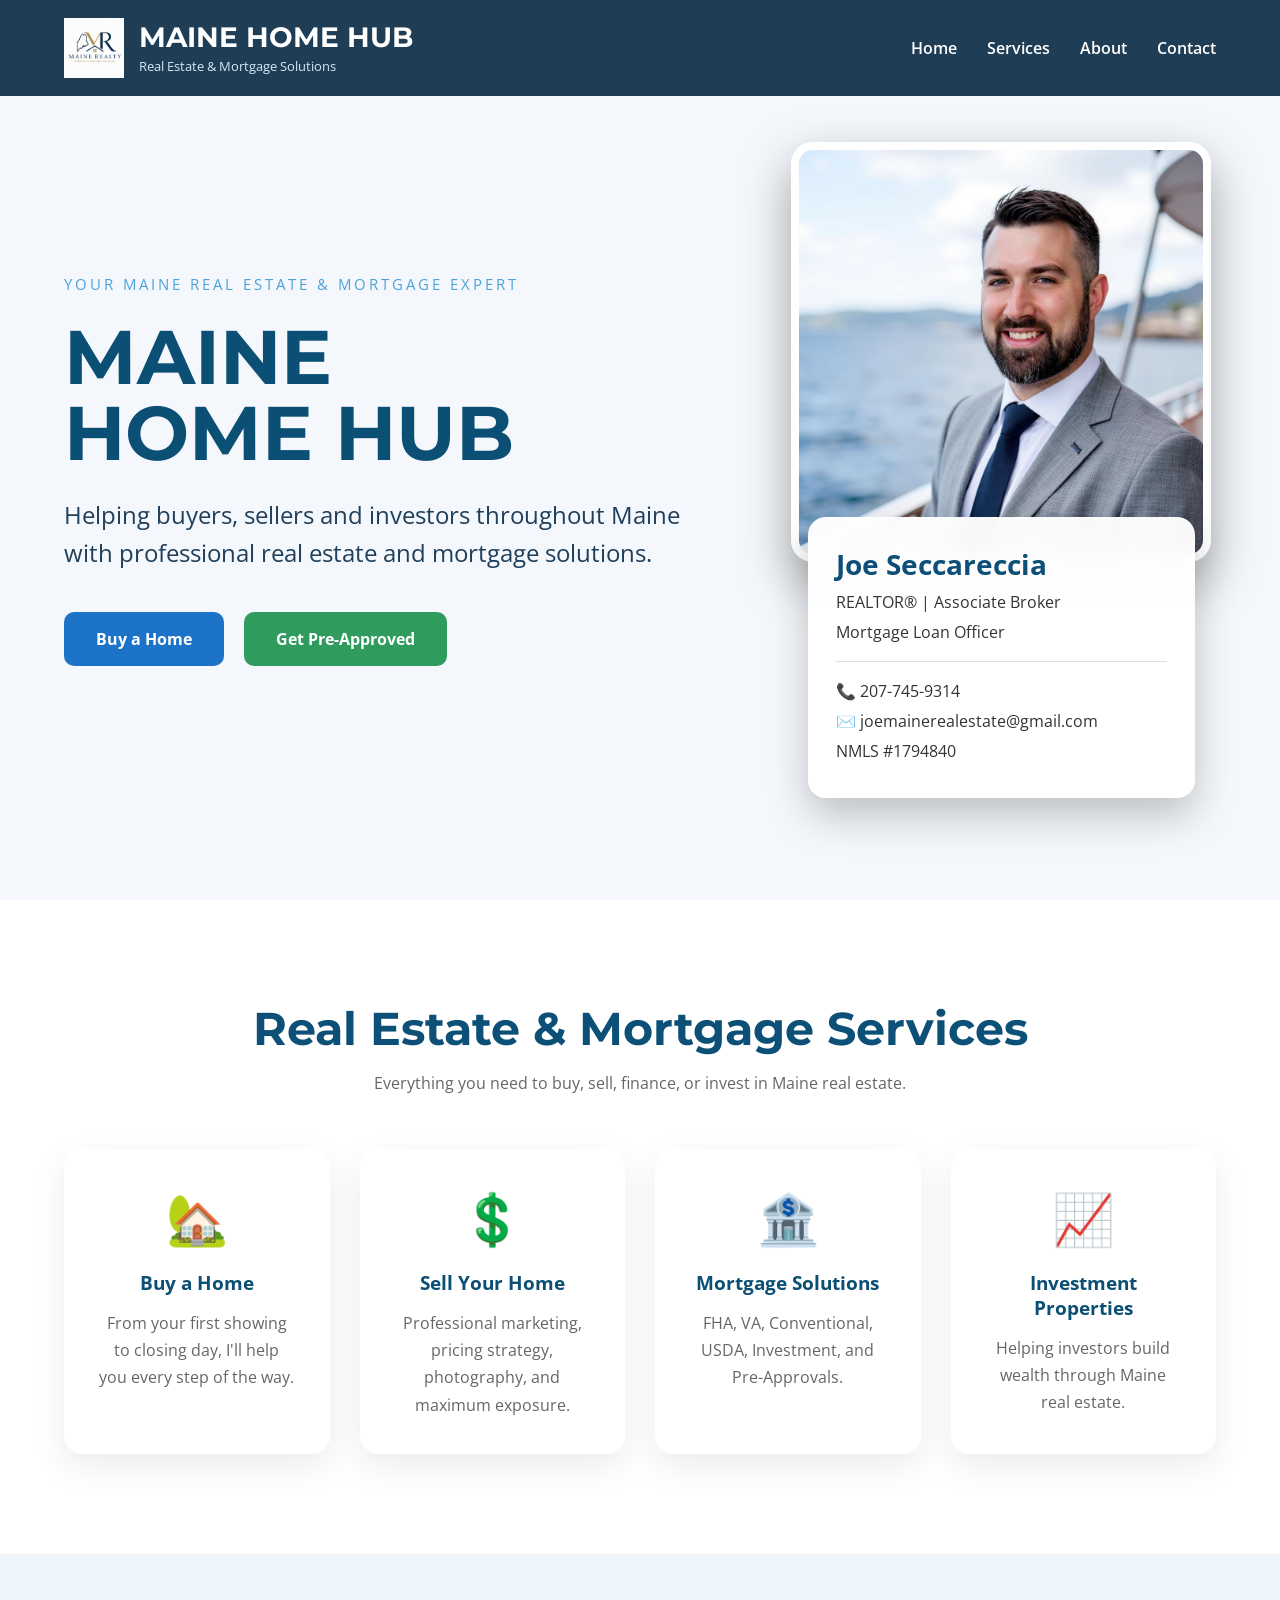
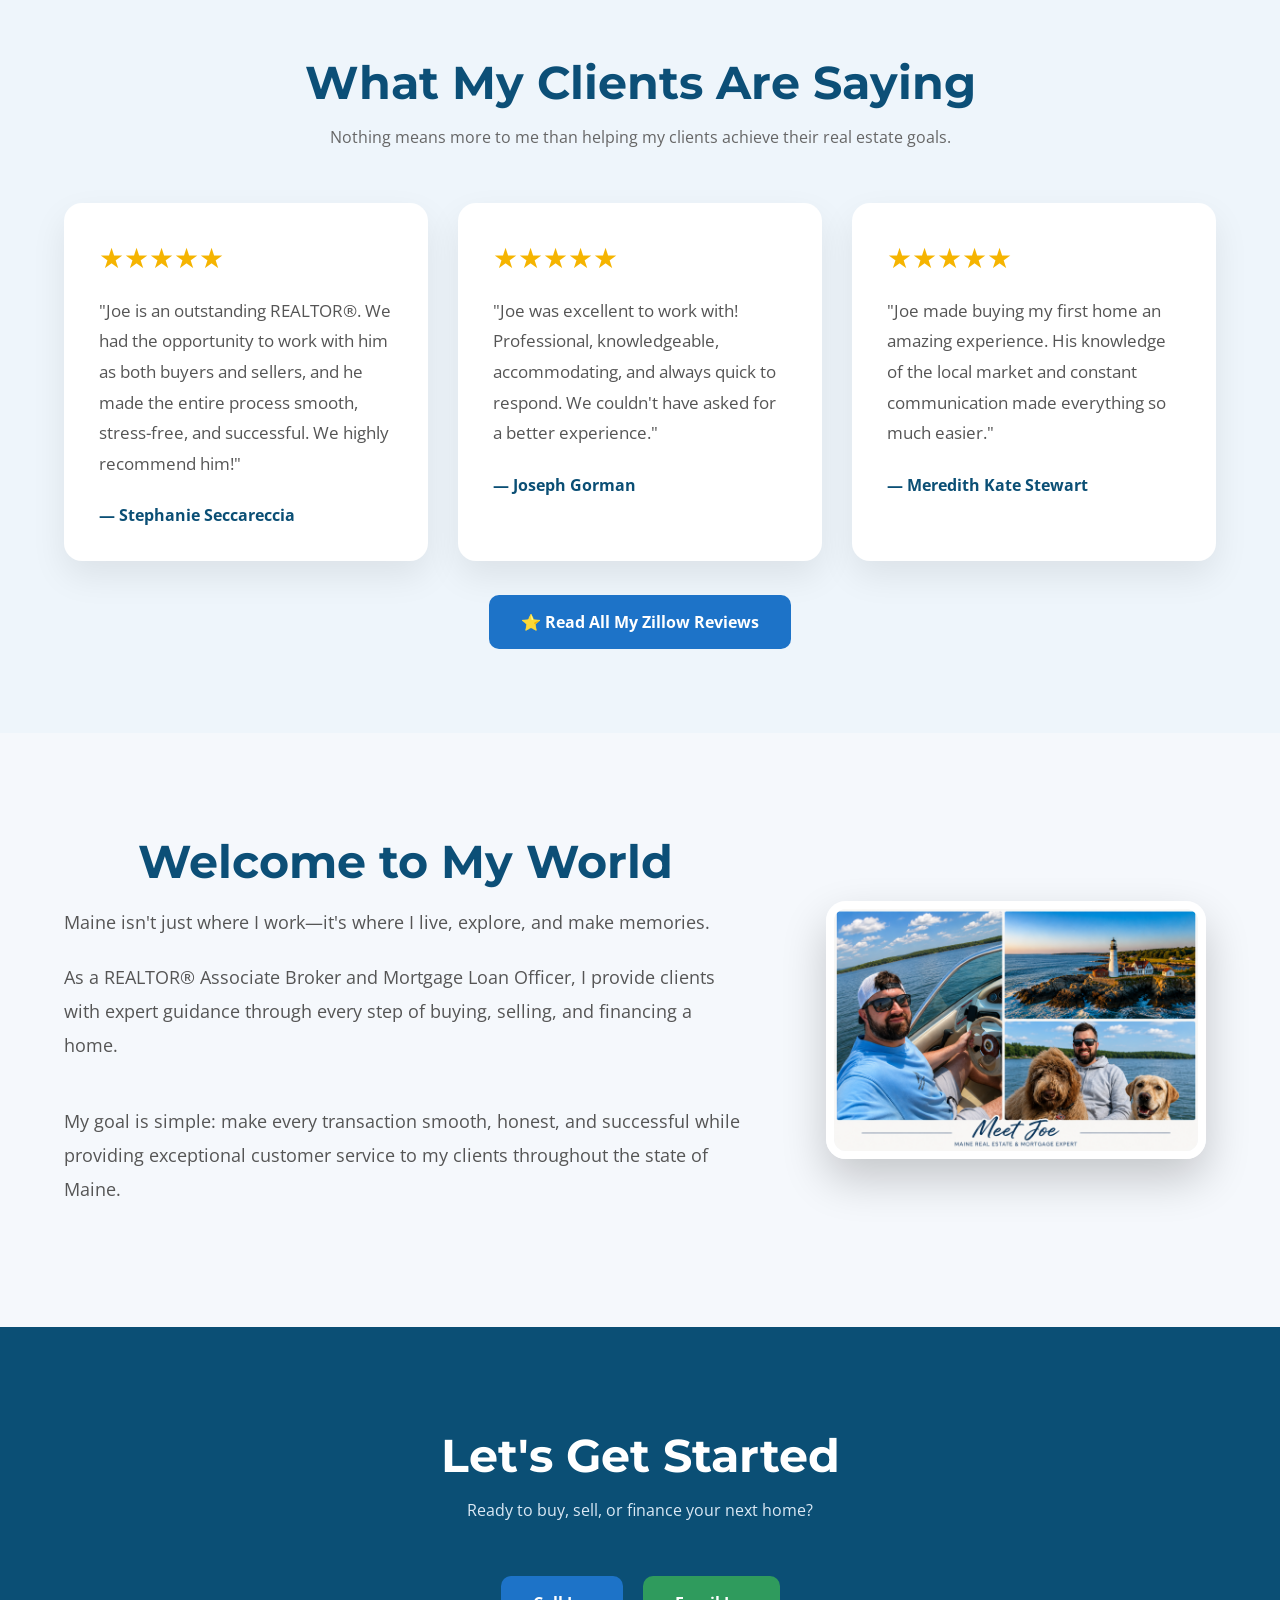
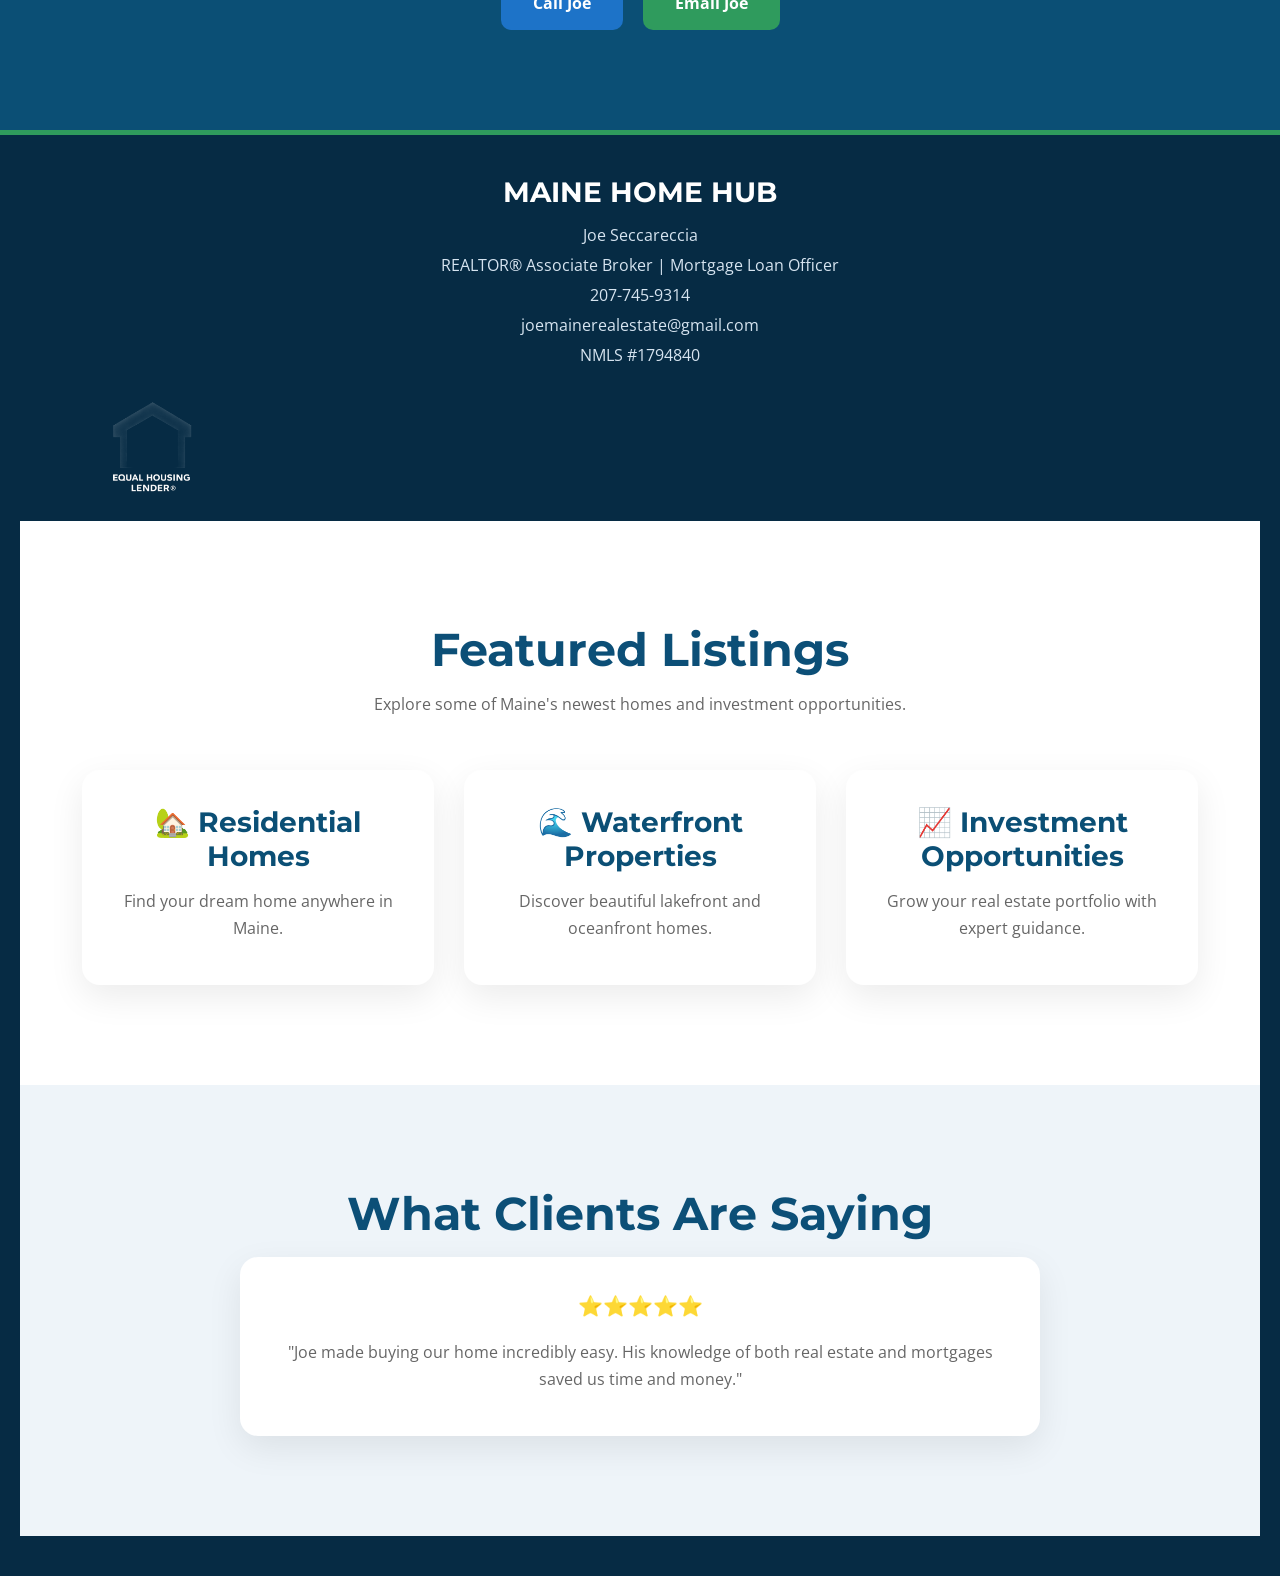
==== index.html @ e2c5dbb4 "Added Equal Housing Lender logo" ====
<!DOCTYPE html>
<html lang="en">
<head>

    <meta charset="UTF-8">

    <meta name="viewport" content="width=device-width, initial-scale=1.0">

    <meta name="description" content="Joe Seccareccia is a REALTOR® Associate Broker and Mortgage Loan Officer serving Bangor, Brewer, Hampden, Orono, Old Town and communities across Maine. Buy, sell, invest, or get pre-approved today.">

    <meta name="keywords" content="Bangor Maine Realtor, Bangor REALTOR®, Bangor Homes for Sale, Maine Mortgage Loan Officer, Maine Real Estate, Joe Seccareccia">

    <meta name="author" content="Joe Seccareccia">

    <meta name="robots" content="index, follow">

    <title>Joe Seccareccia | REALTOR® Associate Broker & Mortgage Loan Officer | Bangor, Maine</title>

    <link rel="stylesheet" href="style.css">

    <link rel="preconnect" href="https://fonts.googleapis.com">

    <link rel="preconnect" href="https://fonts.gstatic.com" crossorigin>

    <link href="https://fonts.googleapis.com/css2?family=Montserrat:wght@400;600;700;800&family=Open+Sans:wght@400;600&display=swap" rel="stylesheet">

</head>

<body>

<header class="navbar">

    <div class="container nav-container">

    <div class="logo">
    <img src="images/maine-realty-logo.png"
         alt="Maine Realty Logo"
         class="nav-logo">

    <div>
        <h2>MAINE HOME HUB</h2>
        <span>Real Estate & Mortgage Solutions</span>
    </div>

</div>

        <nav>

            <ul>

                <li><a href="#home">Home</a></li>

                <li><a href="#services">Services</a></li>

                <li><a href="#about">About</a></li>

                <li><a href="#contact">Contact</a></li>

            </ul>

        </nav>

    </div>

</header>

<section class="hero" id="home">

    <div class="hero-overlay"></div>

    <div class="container hero-content">

        <div class="hero-text">

            <p class="subtitle">
                YOUR MAINE REAL ESTATE & MORTGAGE EXPERT
            </p>

            <h1>MAINE<br>HOME HUB</h1>

            <p class="description">

                Helping buyers, sellers and investors throughout Maine with professional real estate and mortgage solutions.

            </p>

            <div class="hero-buttons">

                <a href="#services" class="btn blue">
                    Buy a Home
                </a>

                <a href="#contact" class="btn green">
                    Get Pre-Approved
                </a>

            </div>

        </div>

        <div class="hero-image">

            <img src="images/Headshot.jpg" alt="Joe Seccareccia">

            <div class="contact-card">

                <h2>Joe Seccareccia</h2>

                <p class="job-title">REALTOR® | Associate Broker</p>

                <p class="job-title">Mortgage Loan Officer</p>

                <hr>

                <p>📞 207-745-9314</p>

                <p>✉️ joemainerealestate@gmail.com</p>

                <p class="nmls">NMLS #1794840</p>

            </div>

        </div>

    </div>

</section>
<section id="services" class="services">

    <div class="container">

        <h2 class="section-title">
            Real Estate & Mortgage Services
        </h2>

        <p class="section-subtitle">
            Everything you need to buy, sell, finance, or invest in Maine real estate.
        </p>

        <div class="service-grid">

            <div class="service-card">
                <div class="icon">🏡</div>
                <h3>Buy a Home</h3>
                <p>
                    From your first showing to closing day, I'll help you every step of the way.
                </p>
            </div>

            <div class="service-card">
                <div class="icon">💲</div>
                <h3>Sell Your Home</h3>
                <p>
                    Professional marketing, pricing strategy, photography, and maximum exposure.
                </p>
            </div>

            <div class="service-card">
                <div class="icon">🏦</div>
                <h3>Mortgage Solutions</h3>
                <p>
                    FHA, VA, Conventional, USDA, Investment, and Pre-Approvals.
                </p>
            </div>

            <div class="service-card">
                <div class="icon">📈</div>
                <h3>Investment Properties</h3>
                <p>
                    Helping investors build wealth through Maine real estate.
                </p>
            </div>

        </div>

    </div>

</section>
<!-- Reviews Section -->

<section id="reviews" class="reviews">

    <div class="container">

        <h2 class="section-title">What My Clients Are Saying</h2>

        <p class="section-subtitle">
            Nothing means more to me than helping my clients achieve their real estate goals.
        </p>

        <div class="reviews-grid">

            <div class="review-card">

                <div class="stars">★★★★★</div>

                <p class="review-text">
                    "Joe is an outstanding REALTOR®. We had the opportunity to work with him as both buyers and sellers, and he made the entire process smooth, stress-free, and successful. We highly recommend him!"
                </p>

                <h4>— Stephanie Seccareccia</h4>

            </div>

            <div class="review-card">

                <div class="stars">★★★★★</div>

                <p class="review-text">
                    "Joe was excellent to work with! Professional, knowledgeable, accommodating, and always quick to respond. We couldn't have asked for a better experience."
                </p>

                <h4>— Joseph Gorman</h4>

            </div>

            <div class="review-card">

                <div class="stars">★★★★★</div>

                <p class="review-text">
                    "Joe made buying my first home an amazing experience. His knowledge of the local market and constant communication made everything so much easier."
                </p>

                <h4>— Meredith Kate Stewart</h4>

            </div>

        </div>

        <div style="text-align:center; margin-top:50px;">

            <a href="https://www.zillow.com/profile/joemainerealestate" target="_blank" class="btn blue">

                ⭐ Read All My Zillow Reviews

            </a>

        </div>

    </div>

</section>
<section id="about" class="about">

    <div class="container about-grid">

        <div>

            <h2 class="section-title">
                Welcome to My World
            </h2>

            <p class="about-subtitle">
    Maine isn't just where I work—it's where I live, explore, and make memories.
</p>

<p>
    As a REALTOR® Associate Broker and Mortgage Loan Officer,
    I provide clients with expert guidance through every step of
    buying, selling, and financing a home.
</p>

<br>

<p>
    My goal is simple:
    make every transaction smooth, honest, and successful while
    providing exceptional customer service to my clients throughout the state of Maine.
</p>

        </div>

        <div>

            <img src="images/about-photo.png"
                 alt="Joe Seccareccia"
                 class="about-photo">

        </div>

    </div>

</section>

<section id="contact" class="contact">

    <div class="container">

        <h2 class="section-title">
            Let's Get Started
        </h2>

        <p class="section-subtitle">
            Ready to buy, sell, or finance your next home?
        </p>

        <div class="contact-buttons">

            <a href="tel:2077459314" class="btn blue">
                Call Joe
            </a>

            <a href="mailto:joemainerealestate@gmail.com"
               class="btn green">
                Email Joe
            </a>

        </div>

    </div>

</section>

<footer>

    <div class="container">

        <h3>MAINE HOME HUB</h3>

        <p>
            Joe Seccareccia
        </p>

        <p>
            REALTOR® Associate Broker | Mortgage Loan Officer
        </p>

        <p>
            207-745-9314
        </p>

        <p>
            joemainerealestate@gmail.com
        </p>

        <p>
            NMLS #1794840
        </p>
<img src="images/equal-housing.png"
     alt="Equal Housing Lender"
     class="equal-housing-logo">
    </div>
<section class="featured">

    <div class="container">

        <h2 class="section-title">Featured Listings</h2>

        <p class="section-subtitle">
            Explore some of Maine's newest homes and investment opportunities.
        </p>

        <div class="service-grid">

            <div class="service-card">
                <h3>🏡 Residential Homes</h3>
                <p>Find your dream home anywhere in Maine.</p>
            </div>

            <div class="service-card">
                <h3>🌊 Waterfront Properties</h3>
                <p>Discover beautiful lakefront and oceanfront homes.</p>
            </div>

            <div class="service-card">
                <h3>📈 Investment Opportunities</h3>
                <p>Grow your real estate portfolio with expert guidance.</p>
            </div>

        </div>

    </div>

</section>

<section class="testimonials">

    <div class="container">

        <h2 class="section-title">What Clients Are Saying</h2>

        <div class="service-card">

            ⭐⭐⭐⭐⭐

            <p style="margin-top:20px;">
                "Joe made buying our home incredibly easy. His knowledge of both
                real estate and mortgages saved us time and money."
            </p>

        </div>

    </div>

</section>
</footer>

</body>
</html>
---- style.css ----
/* ===================================
   MAINE HOME HUB v2
   Part 1 - Reset, Navigation & Hero
=================================== */

*{
    margin:0;
    padding:0;
    box-sizing:border-box;
}

html{
    scroll-behavior:smooth;
}

body{
    font-family:'Open Sans',sans-serif;
    color:#333;
    background:#f4f7fb;
    overflow-x:hidden;
}

.container{
    width:90%;
    max-width:1200px;
    margin:auto;
}

/* Navigation */

.navbar{
    position:fixed;
    top:0;
    width:100%;
    z-index:999;
    background:rgba(8,41,67,.90);
    backdrop-filter:blur(10px);
}

.nav-container{
    display:flex;
    justify-content:space-between;
    align-items:center;
    padding:18px 0;
}
.logo{
    display:flex;
    align-items:center;
    gap:15px;
}

.nav-logo{
    height:60px;
    width:auto;

}
.logo h2{
    color:#fff;
    font-family:'Montserrat',sans-serif;
    font-size:28px;
}

.logo span{
    color:#d7e7f5;
    font-size:13px;
}

nav ul{
    display:flex;
    list-style:none;
    gap:30px;
}

nav a{
    color:white;
    text-decoration:none;
    font-weight:600;
    transition:.3s;
}

nav a:hover{
    color:#74d39f;
}

/* HERO */

.hero{

    min-height:100vh;

    background:
    linear-gradient(rgba(8,45,72,.45),rgba(8,45,72,.45)),
   url("images/lighthouse-background.jpg")

    background-size:cover;
    background-position:center;
    background-repeat:no-repeat;

    display:flex;
    align-items:center;

    color:white;

}

.hero-content{

    display:grid;

    grid-template-columns:1fr 430px;

    gap:70px;

    align-items:center;

    padding-top:130px;

    padding-bottom:90px;

}

.hero-text h1{

    font-size:76px;

    line-height:1;

    font-family:'Montserrat',sans-serif;

    margin:25px 0;
    color:#0b4f75;
}

.subtitle{

    color:#91ddff;

    text-transform:uppercase;

    letter-spacing:3px;

    font-size:15px;

}

.description{

    font-size:24px;

    max-width:620px;

    line-height:1.6;

}

.hero-buttons{

    margin-top:40px;

    display:flex;

    gap:20px;

}

.btn{

    padding:16px 32px;

    border-radius:10px;

    color:white;

    text-decoration:none;

    font-weight:700;

    transition:.3s;

}

.blue{
    background:#1d73c8;
}

.green{
    background:#2f9b5d;
}

.btn:hover{

    transform:translateY(-4px);

}/* ===================================
   Part 2 - Headshot & Contact Card
=================================== */

.hero-image{
    position:relative;
    display:flex;
    flex-direction:column;
    align-items:center;
}

.hero-image img{

    width:100%;

    max-width:420px;

    border-radius:22px;

    border:8px solid #ffffff;

    box-shadow:0 20px 50px rgba(0,0,0,.35);

    display:block;

}

.contact-card{

    width:90%;

    margin-top:-45px;

    background:rgba(255,255,255,.96);

    backdrop-filter:blur(10px);

    border-radius:18px;

    padding:28px;

    color:#333;

    box-shadow:0 18px 40px rgba(0,0,0,.22);

    position:relative;

    z-index:5;

}

.contact-card h2{

    color:#0c4f77;

    font-size:28px;

    margin-bottom:8px;

}

.contact-card p{

    margin:8px 0;

    font-size:16px;

}

.contact-card hr{

    border:none;

    border-top:1px solid #ddd;

    margin:18px 0;

}

/* ===================================
   Services Section
=================================== */

.services{

    padding:100px 0;

    background:white;

}

.section-title{

    text-align:center;

    font-size:46px;

    color:#0c4f77;

    font-family:'Montserrat',sans-serif;

    margin-bottom:15px;

}

.section-subtitle{

    text-align:center;

    color:#666;

    max-width:700px;

    margin:0 auto 55px;

}

.service-grid{

    display:grid;

    grid-template-columns:repeat(auto-fit,minmax(250px,1fr));

    gap:30px;

}

.service-card{

    background:white;

    border-radius:18px;

    padding:35px;

    text-align:center;

    box-shadow:0 12px 35px rgba(0,0,0,.08);

    transition:.3s;

}

.service-card:hover{

    transform:translateY(-10px);

}

.icon{

    font-size:50px;

    margin-bottom:18px;

}

.service-card h3{

    color:#0b4f75;

    margin-bottom:15px;

}

.service-card p{

    color:#666;

    line-height:1.7;

}/* ===================================
   Part 3 - About, Contact & Footer
=================================== */

.about{

    padding:100px 0;

    background:#f5f8fc;

}

.about-grid{

    display:grid;

    grid-template-columns:1fr 400px;

    gap:70px;

    align-items:center;

}

.about-grid p{

    font-size:18px;

    line-height:1.9;

    color:#555;

    margin-bottom:20px;

}

.about-photo{

    width:100%;

    max-width:380px;

    margin:auto;

    display:block;

    border-radius:20px;

    border:8px solid white;

    box-shadow:0 20px 45px rgba(0,0,0,.20);

}

.contact{

    padding:100px 0;

    background:#0b4f75;

    color:white;

    text-align:center;

}

.contact .section-title{

    color:white;

}

.contact .section-subtitle{

    color:#dbe9f5;

}

.contact-buttons{

    margin-top:40px;

    display:flex;

    justify-content:center;

    gap:20px;

    flex-wrap:wrap;

}

footer{

    background:#062b44;

    color:white;

    text-align:center;

    padding:40px 20px;

}

footer h3{

    font-family:'Montserrat',sans-serif;

    font-size:28px;

    margin-bottom:15px;

}

footer p{

    margin:8px 0;

    color:#d6e4f0;

}/* ===================================
   Part 3 - About, Contact & Footer
=================================== */

.about{

    padding:100px 0;

    background:#f5f8fc;

}

.about-grid{

    display:grid;

    grid-template-columns:1fr 400px;

    gap:70px;

    align-items:center;

}

.about-grid p{

    font-size:18px;

    line-height:1.9;

    color:#555;

    margin-bottom:20px;

}

.about-photo{

    width:100%;

    max-width:380px;

    margin:auto;

    display:block;

    border-radius:20px;

    border:8px solid white;

    box-shadow:0 20px 45px rgba(0,0,0,.20);

}

.contact{

    padding:100px 0;

    background:#0b4f75;

    color:white;

    text-align:center;

}

.contact .section-title{

    color:white;

}

.contact .section-subtitle{

    color:#dbe9f5;

}

.contact-buttons{

    margin-top:40px;

    display:flex;

    justify-content:center;

    gap:20px;

    flex-wrap:wrap;

}

footer{

    background:#062b44;

    color:white;

    text-align:center;

    padding:40px 20px;

}

footer h3{

    font-family:'Montserrat',sans-serif;

    font-size:28px;

    margin-bottom:15px;

}

footer p{

    margin:8px 0;

    color:#d6e4f0;

}/* ===================================
   Part 6 - Featured Listings, Testimonials & Final Polish
=================================== */

.featured{

    padding:100px 0;

    background:#ffffff;

}

.testimonials{

    padding:100px 0;

    background:#eef4f9;

}

.testimonials .service-card{

    max-width:800px;

    margin:0 auto;

    text-align:center;

    font-size:20px;

}

.cta{

    padding:90px 20px;

    text-align:center;

    background:linear-gradient(135deg,#0b4f75,#1d73c8);

    color:white;

}

.cta h2{

    font-size:46px;

    font-family:'Montserrat',sans-serif;

    margin-bottom:20px;

}

.cta p{

    font-size:22px;

    max-width:700px;

    margin:0 auto 35px;

}

footer{

    border-top:5px solid #2f9b5d;

}

footer p{

    font-size:16px;

}

footer a{

    color:#7fd6ff;

    text-decoration:none;

}

footer a:hover{

    text-decoration:underline;

}

.hero-image img{

    transition:transform .35s ease, box-shadow .35s ease;

}

.hero-image img:hover{

    transform:scale(1.03);

    box-shadow:0 30px 60px rgba(0,0,0,.35);

}

.contact-card{

    transition:transform .3s ease;

}

.contact-card:hover{

    transform:translateY(-5px);

}

.service-card{

    transition:
        transform .3s ease,
        box-shadow .3s ease;

}

.service-card:hover{

    box-shadow:0 20px 45px rgba(0,0,0,.15);

}/* ===========================
   CLIENT REVIEWS
=========================== */

.reviews{

    padding:100px 0;

    background:#eef5fb;

}

.reviews-grid{

    display:grid;

    grid-template-columns:repeat(auto-fit,minmax(320px,1fr));

    gap:30px;

    margin-top:50px;

}

.review-card{

    background:white;

    padding:35px;

    border-radius:18px;

    box-shadow:0 15px 35px rgba(0,0,0,.08);

    transition:.3s;

}

.review-card:hover{

    transform:translateY(-8px);

}

.stars{

    font-size:28px;

    color:#f5b400;

    margin-bottom:20px;

}

.review-text{

    font-size:17px;

    line-height:1.8;

    color:#555;

    margin-bottom:25px;

}

.review-card h4{

    color:#0b4f75;

}/* Force Hero Text Colors */

.hero-text h1{
    color:#0b4f75 !important;
}

.hero-text .description{
    color:#1f3f5b !important;
}

.hero-text .subtitle{
    color:#4da3d9 !important;
}/* Equal Housing Lender Logo */
.equal-housing-logo {
    display: block;
    width: 140px;
    height: auto;
    margin-top: 15px;
}
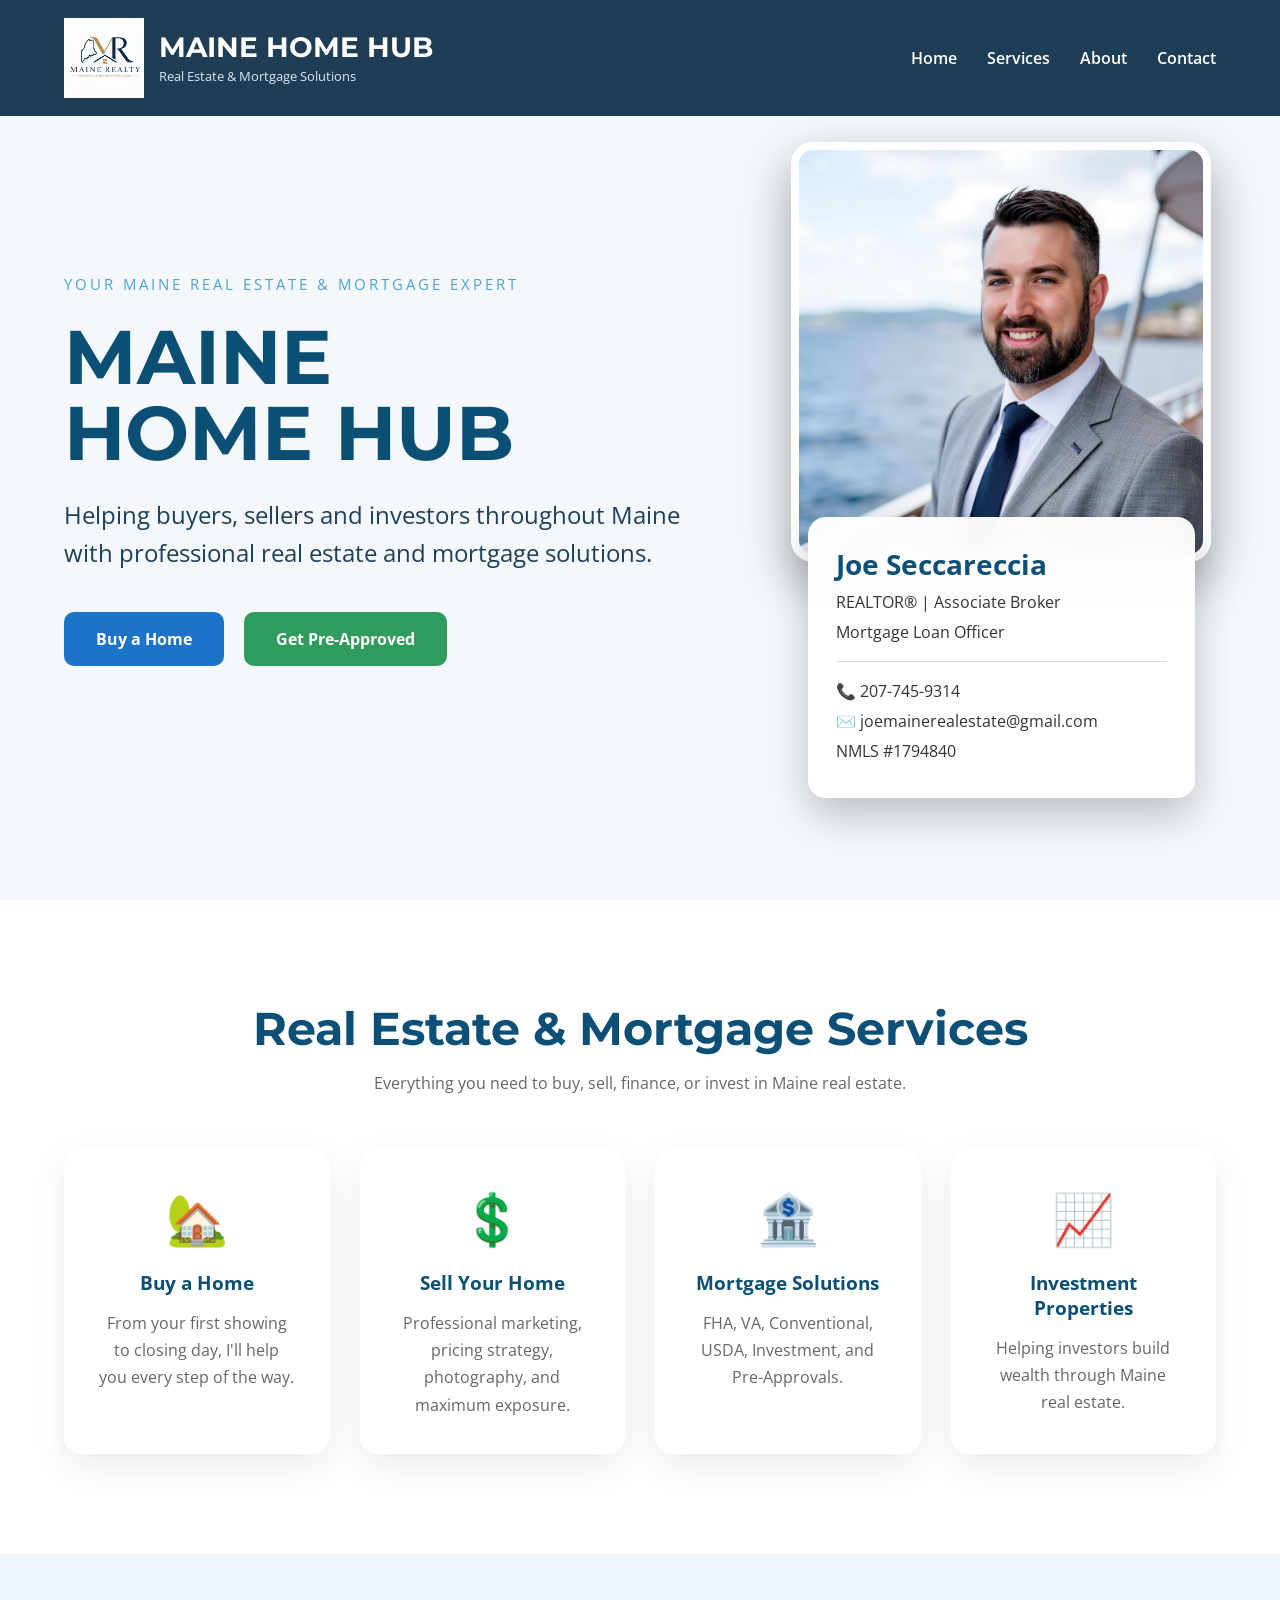
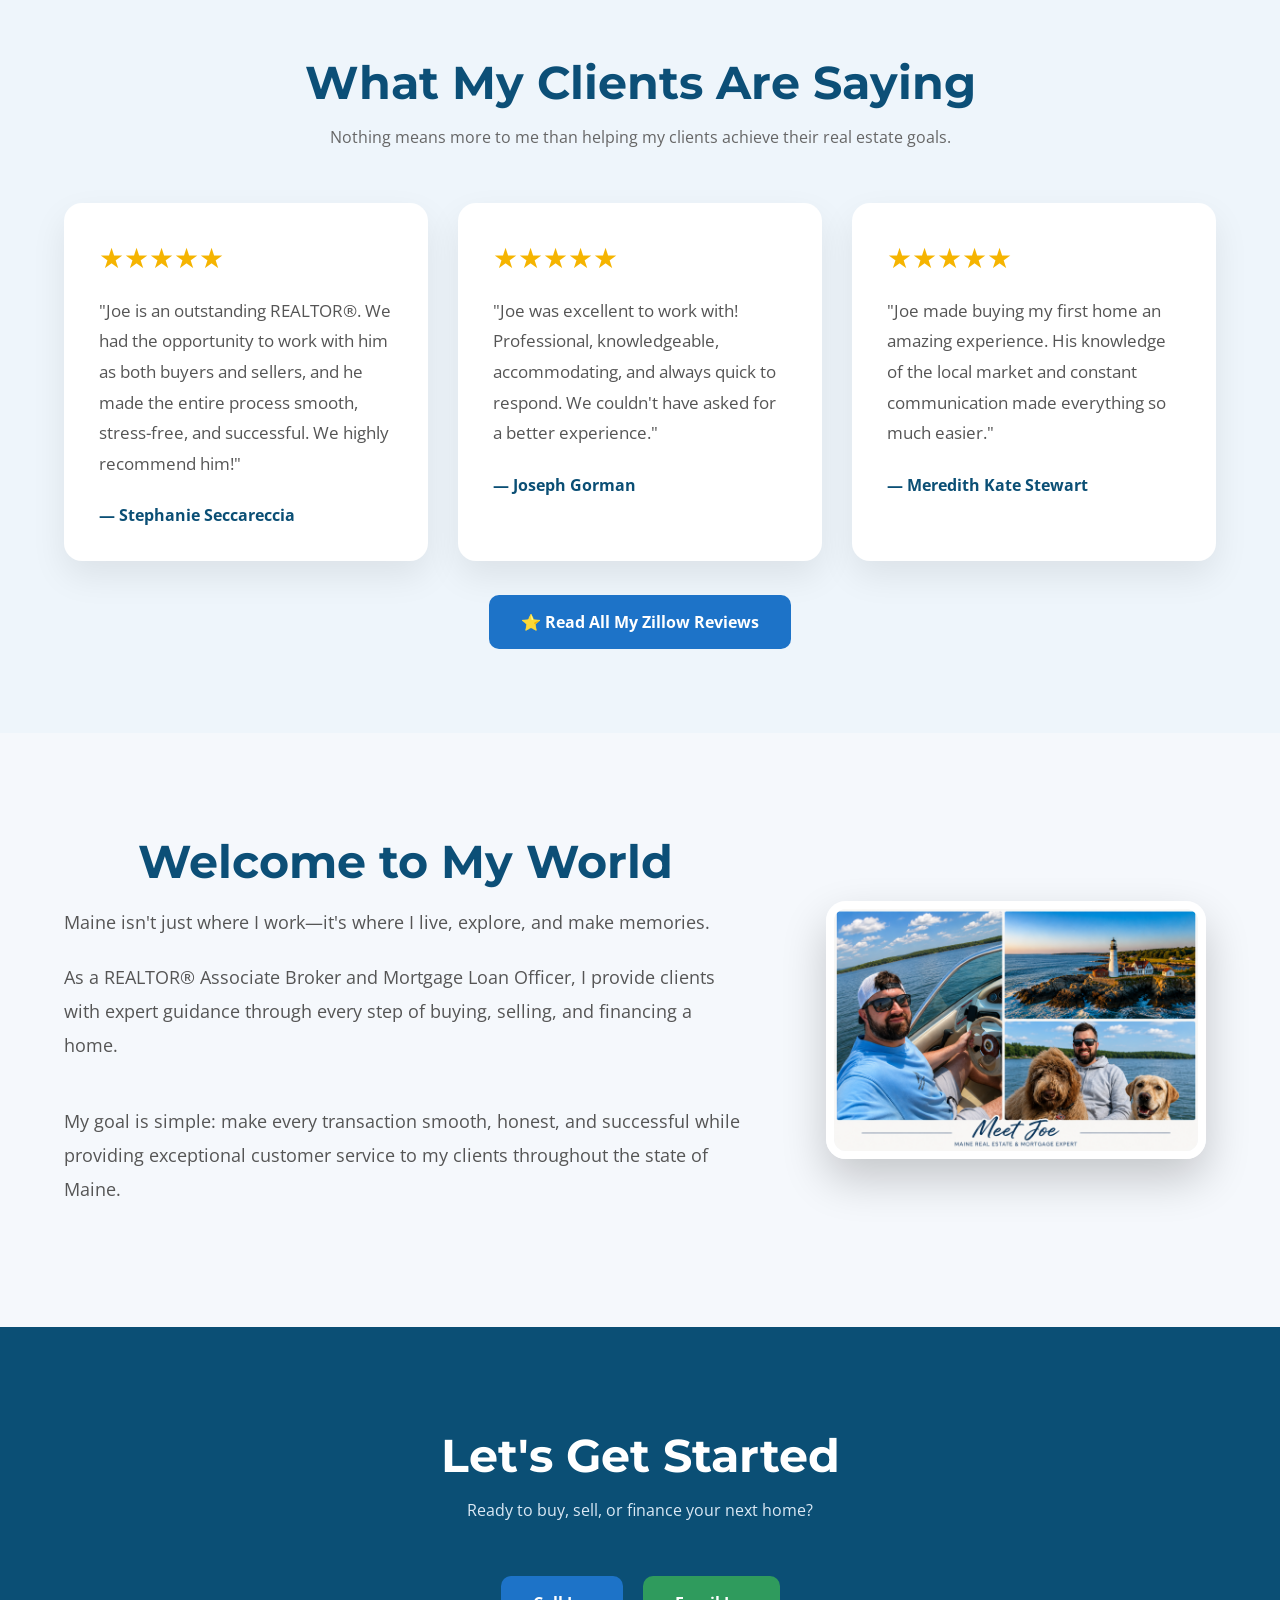
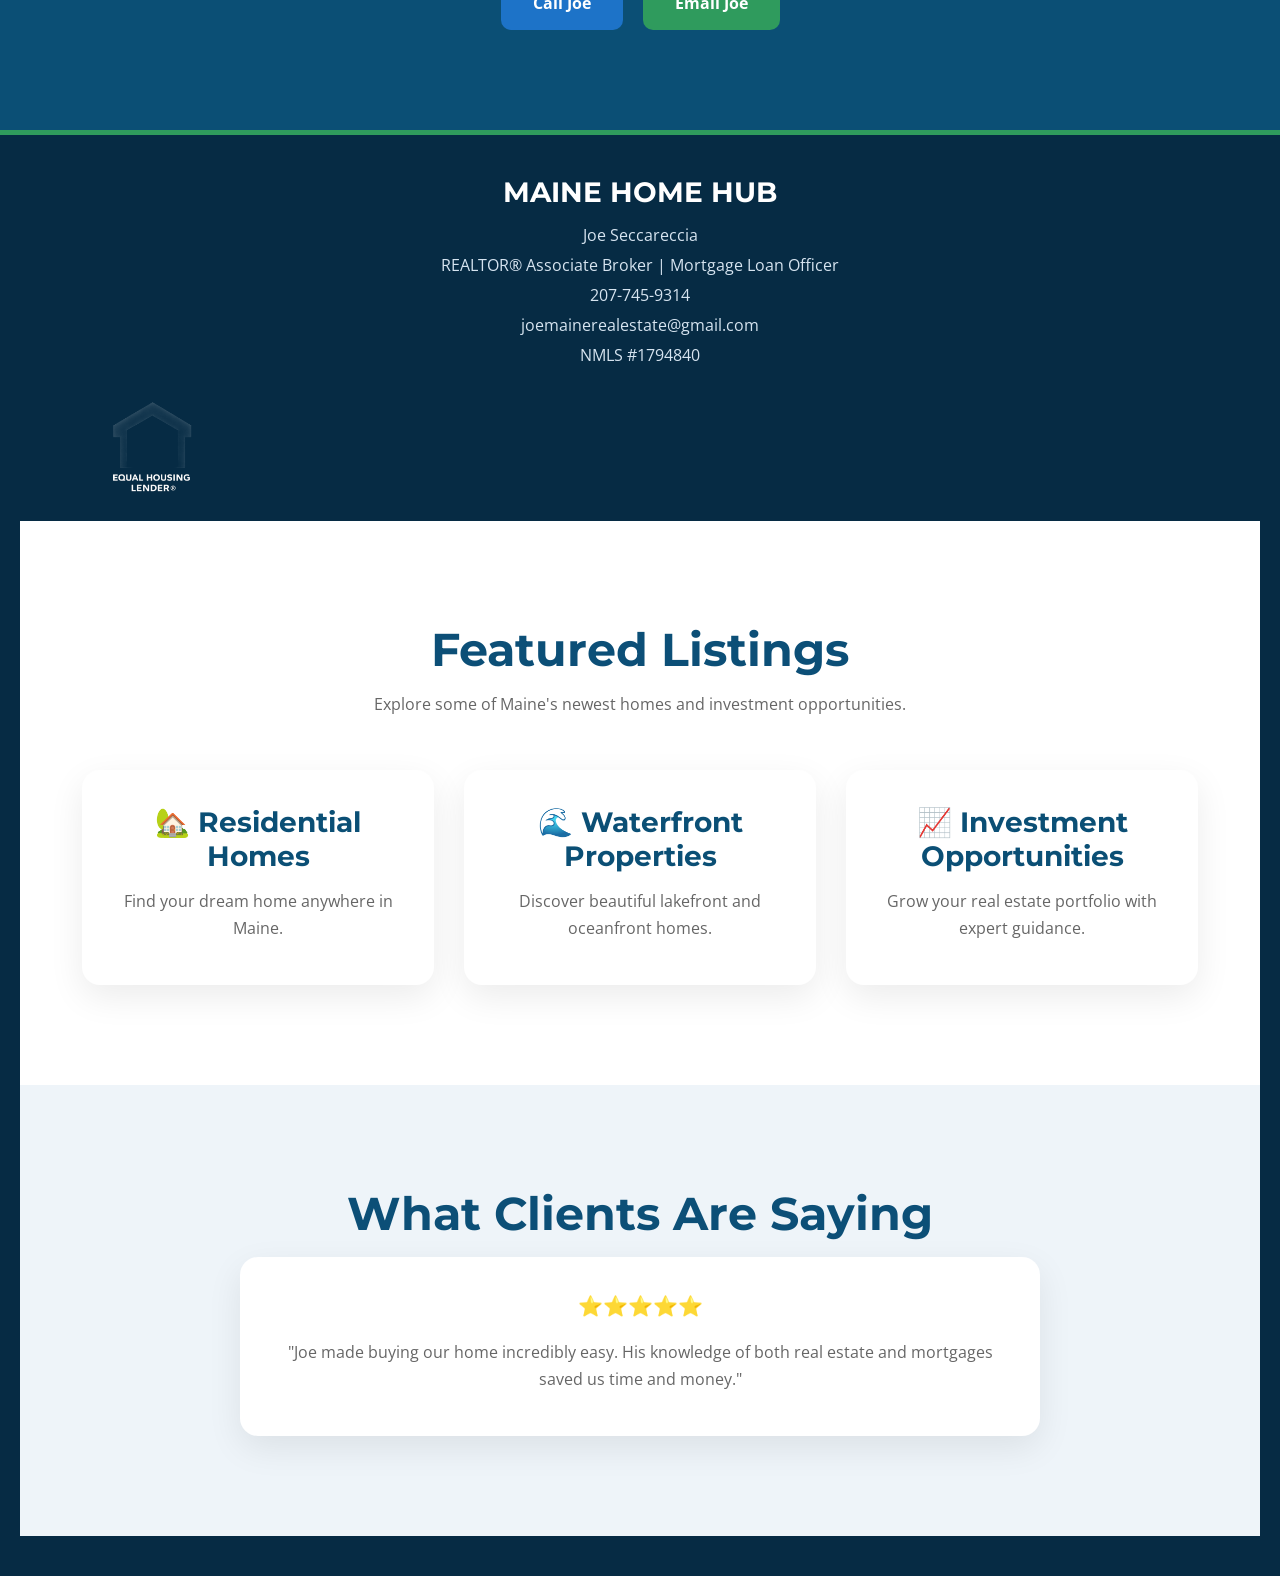
==== commit 7a028ab7: "Linked Get Pre-Approved button to PRMI page" ====
--- a/index.html
+++ b/index.html
@@ -90,8 +90,11 @@
                     Buy a Home
                 </a>
 
-                <a href="#contact" class="btn green">
-                    Get Pre-Approved
+                <a href="https://www.primeres.com/bangor/about/loan-officers/loan-officer/joe-seccareccia"
+   class="btn green"
+   target="_blank"
+   rel="noopener noreferrer">
+    Get Pre-Approved
                 </a>
 
             </div>
--- a/style.css
+++ b/style.css
@@ -42,6 +42,7 @@
     justify-content:space-between;
     align-items:center;
     padding:18px 0;
+
 }
 .logo{
     display:flex;
@@ -50,7 +51,7 @@
 }
 
 .nav-logo{
-    height:60px;
+    height:80px;
     width:auto;
 
 }
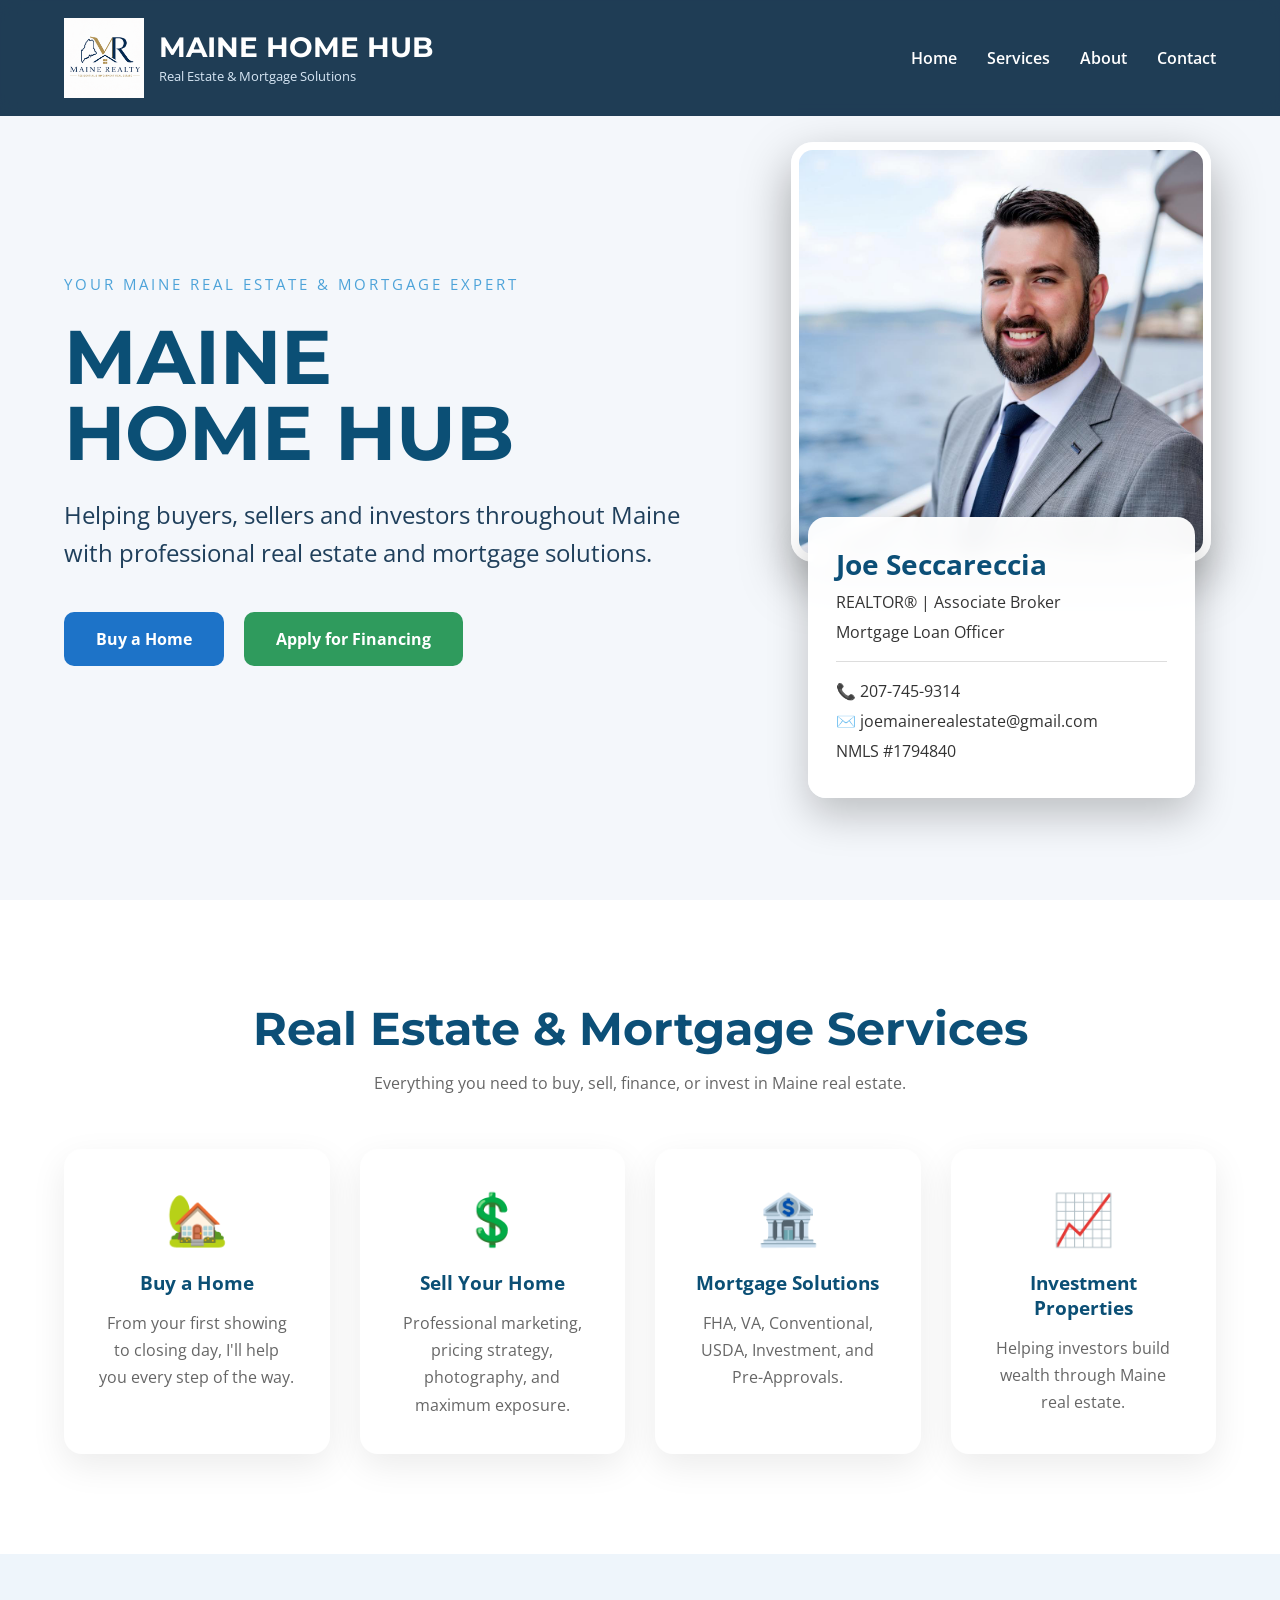
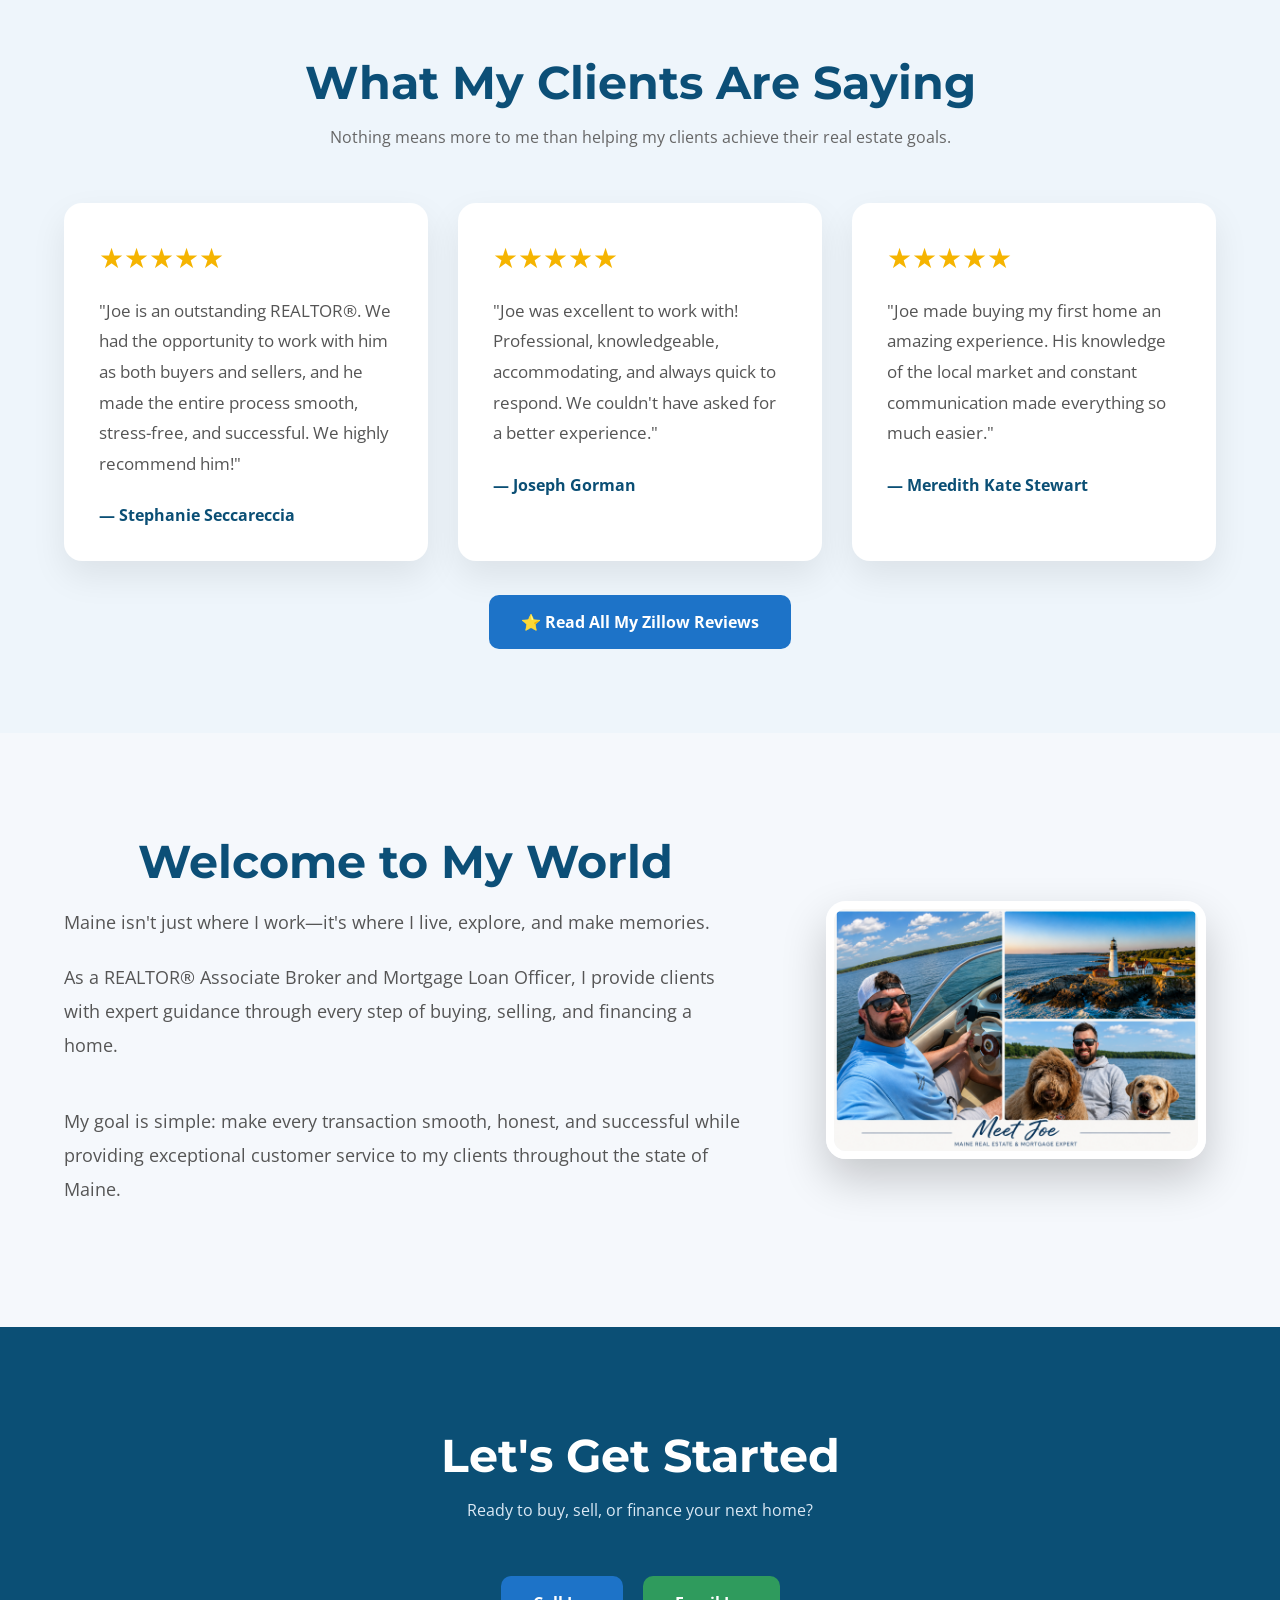
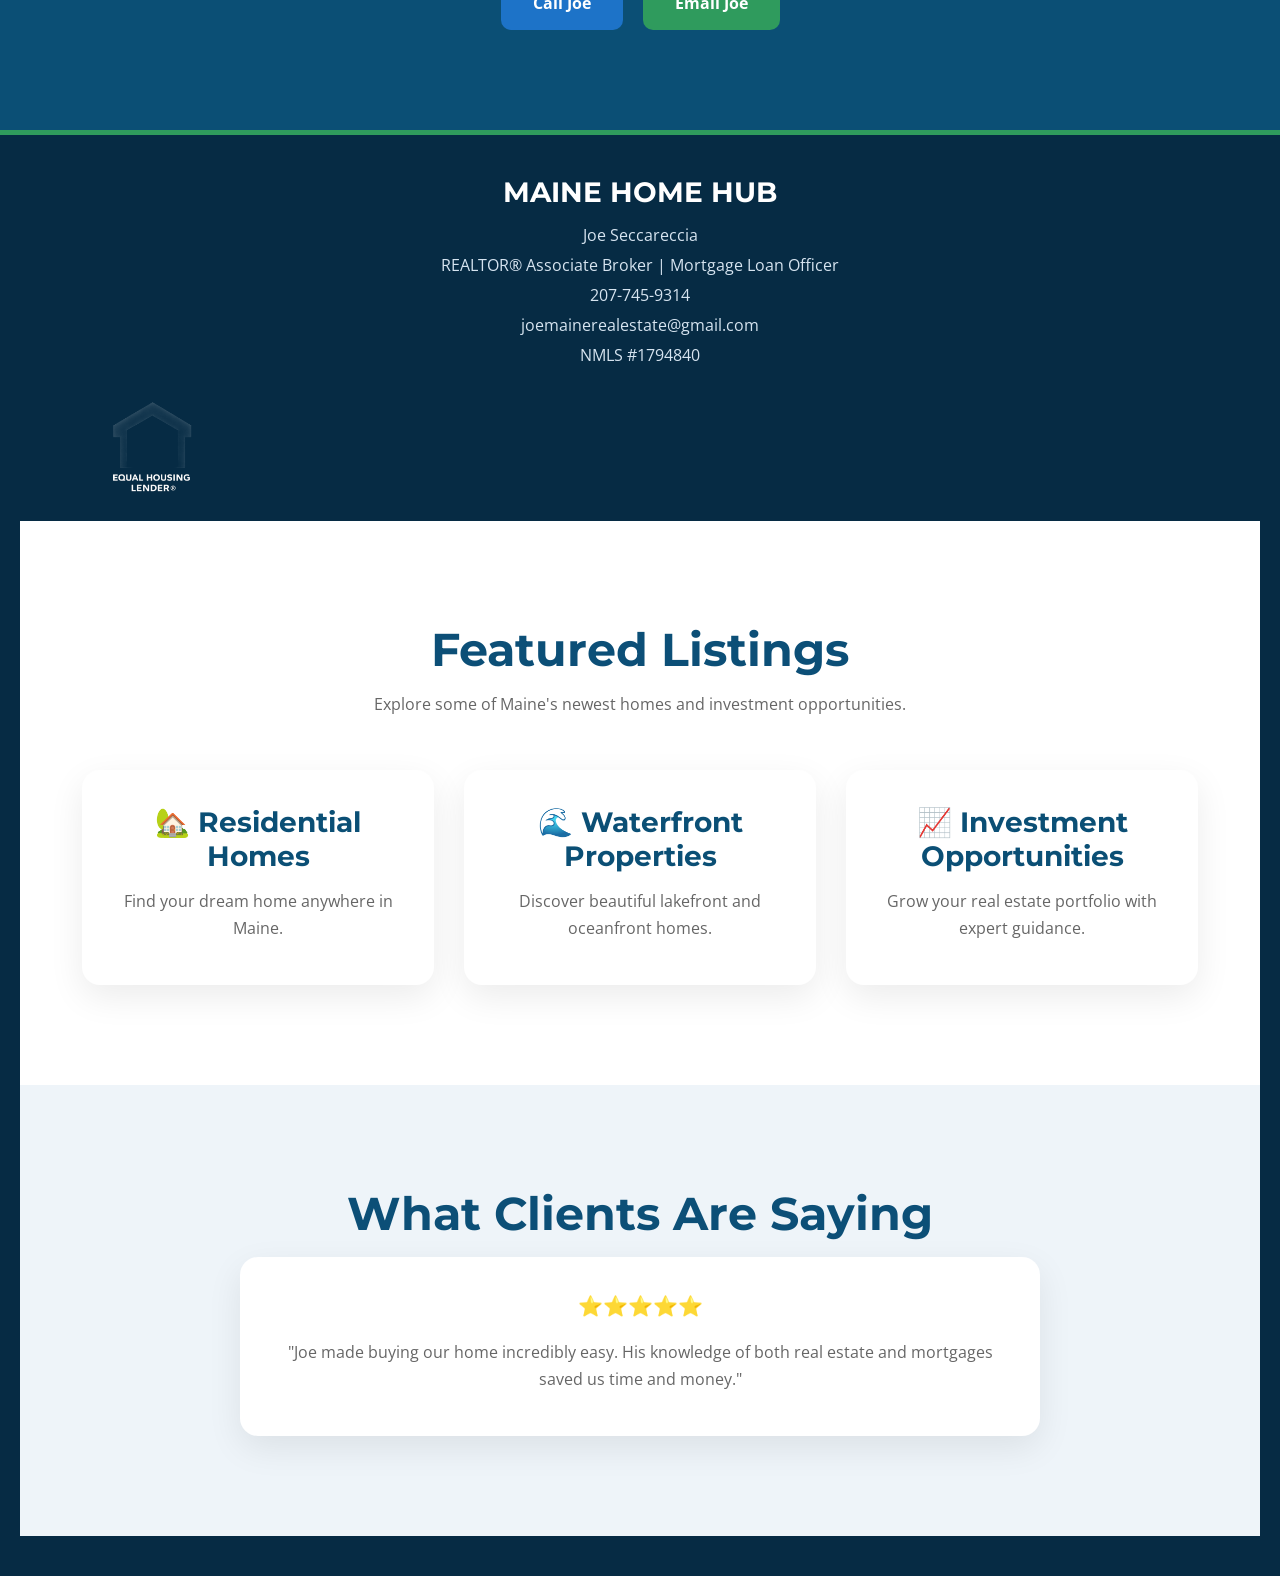
==== commit 0063cdde: "Update financing button and website" ====
--- a/index.html
+++ b/index.html
@@ -90,12 +90,13 @@
                     Buy a Home
                 </a>
 
-                <a href="https://www.primeres.com/bangor/about/loan-officers/loan-officer/joe-seccareccia"
-   class="btn green"
+                
+  <a class="btn green"
+   href="https://www.loanfactory.com/joeseccareccia"
    target="_blank"
    rel="noopener noreferrer">
-    Get Pre-Approved
-                </a>
+   Apply for Financing
+</a>
 
             </div>
 
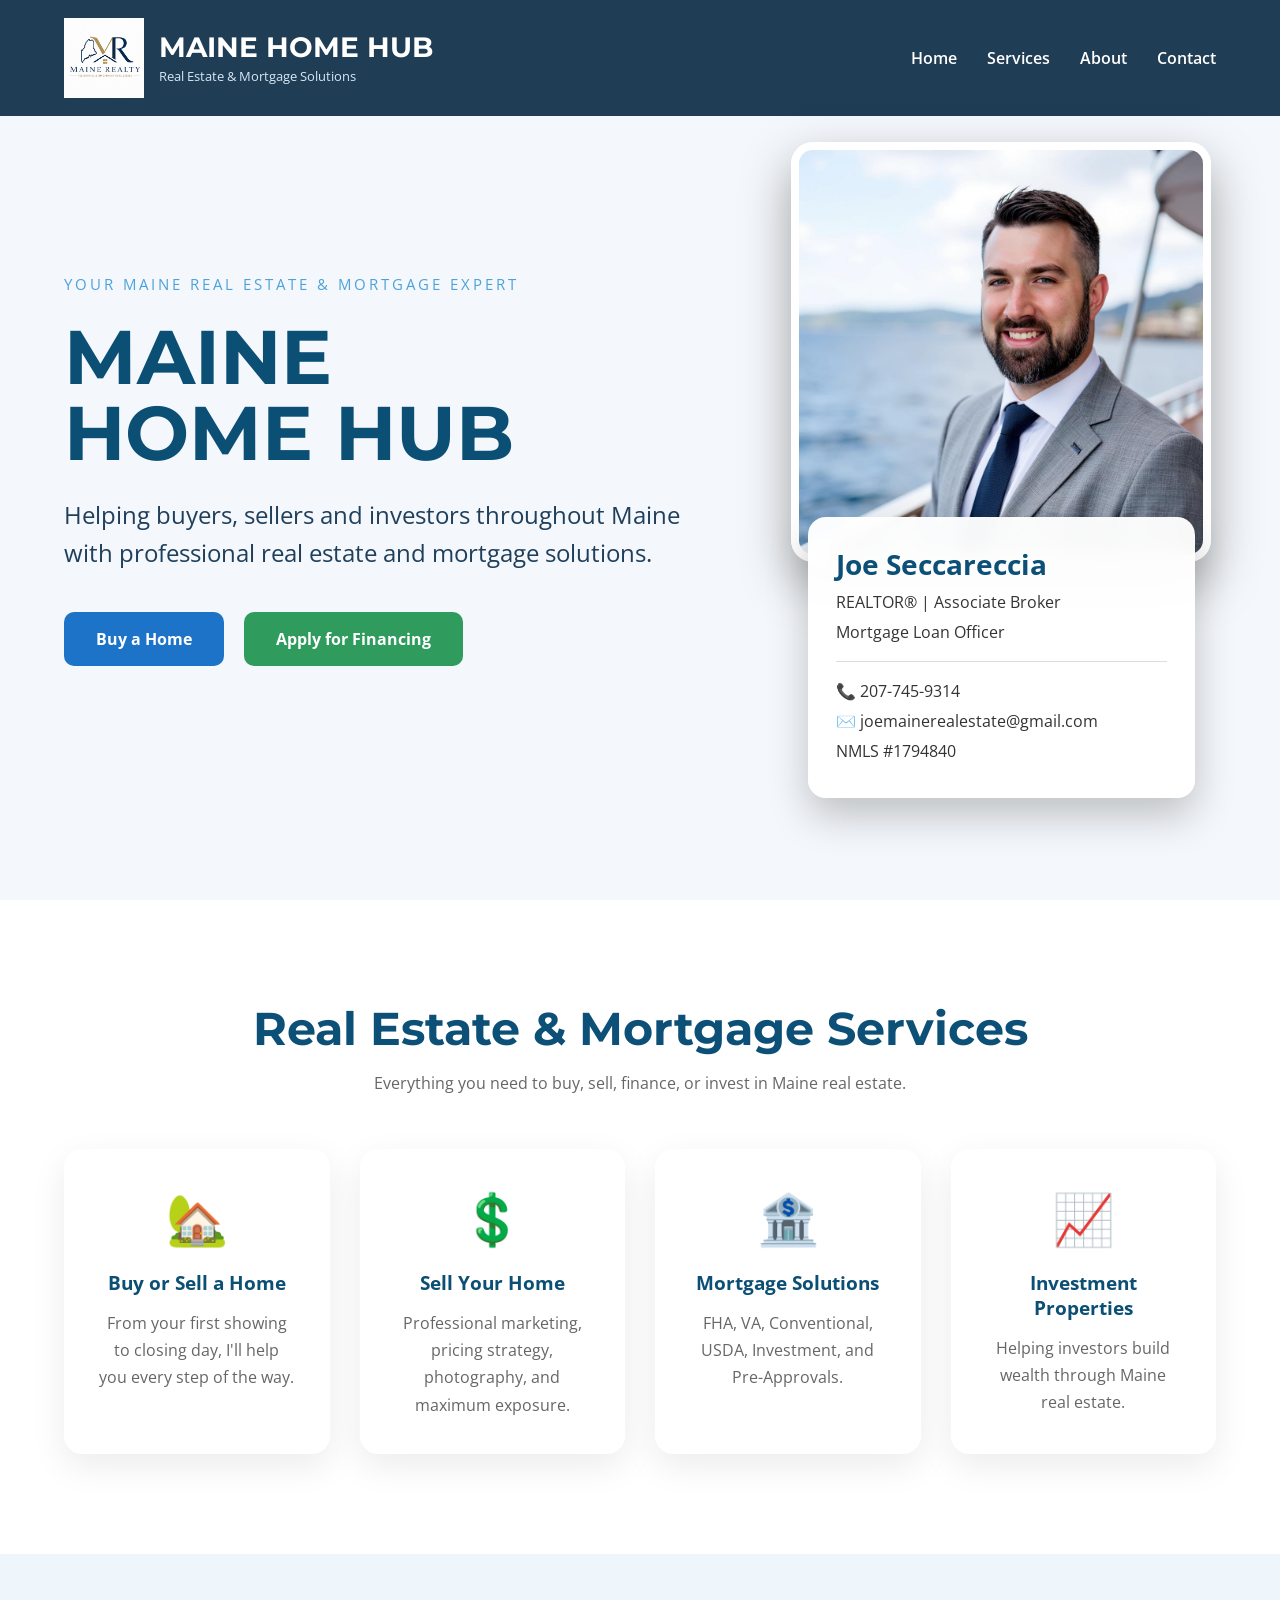
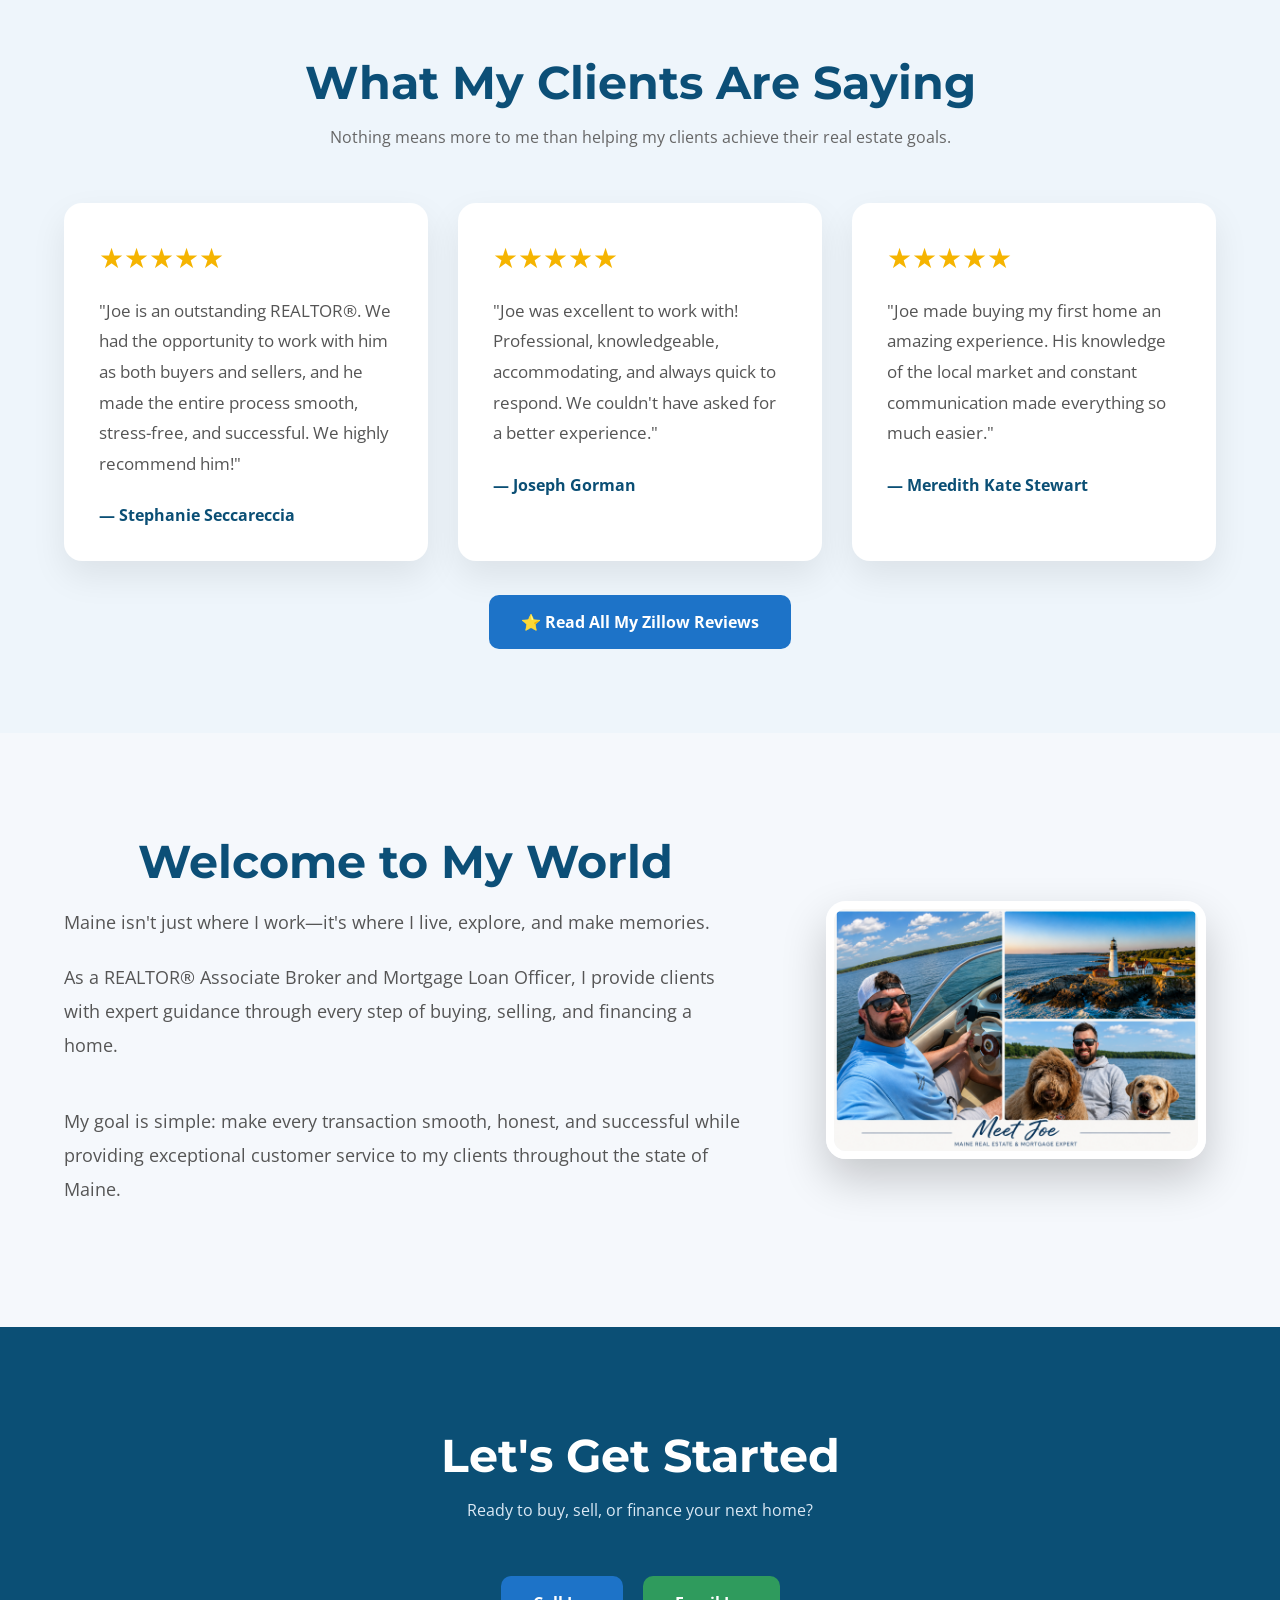
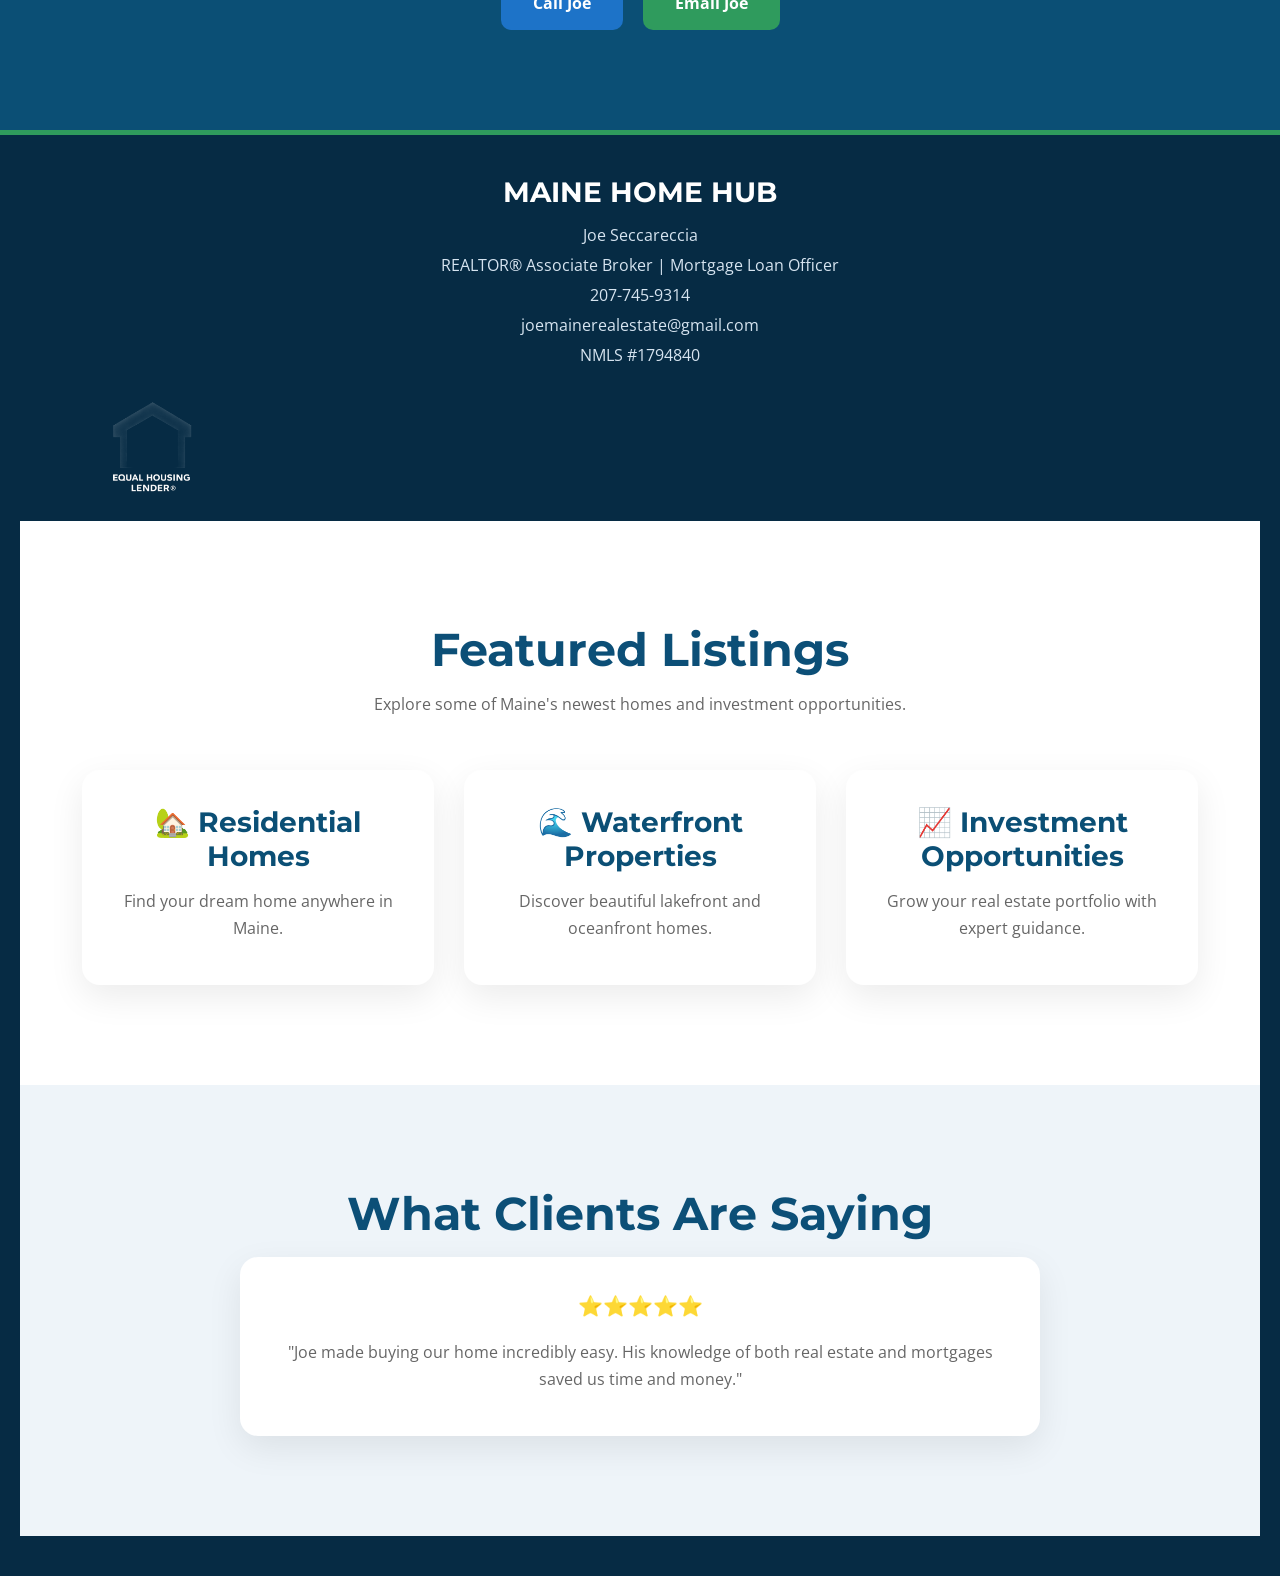
==== commit f0c7c3ca: "Update buy sell home button" ====
--- a/index.html
+++ b/index.html
@@ -145,7 +145,7 @@
 
             <div class="service-card">
                 <div class="icon">🏡</div>
-                <h3>Buy a Home</h3>
+                <h3>Buy or Sell a Home</h3>
                 <p>
                     From your first showing to closing day, I'll help you every step of the way.
                 </p>
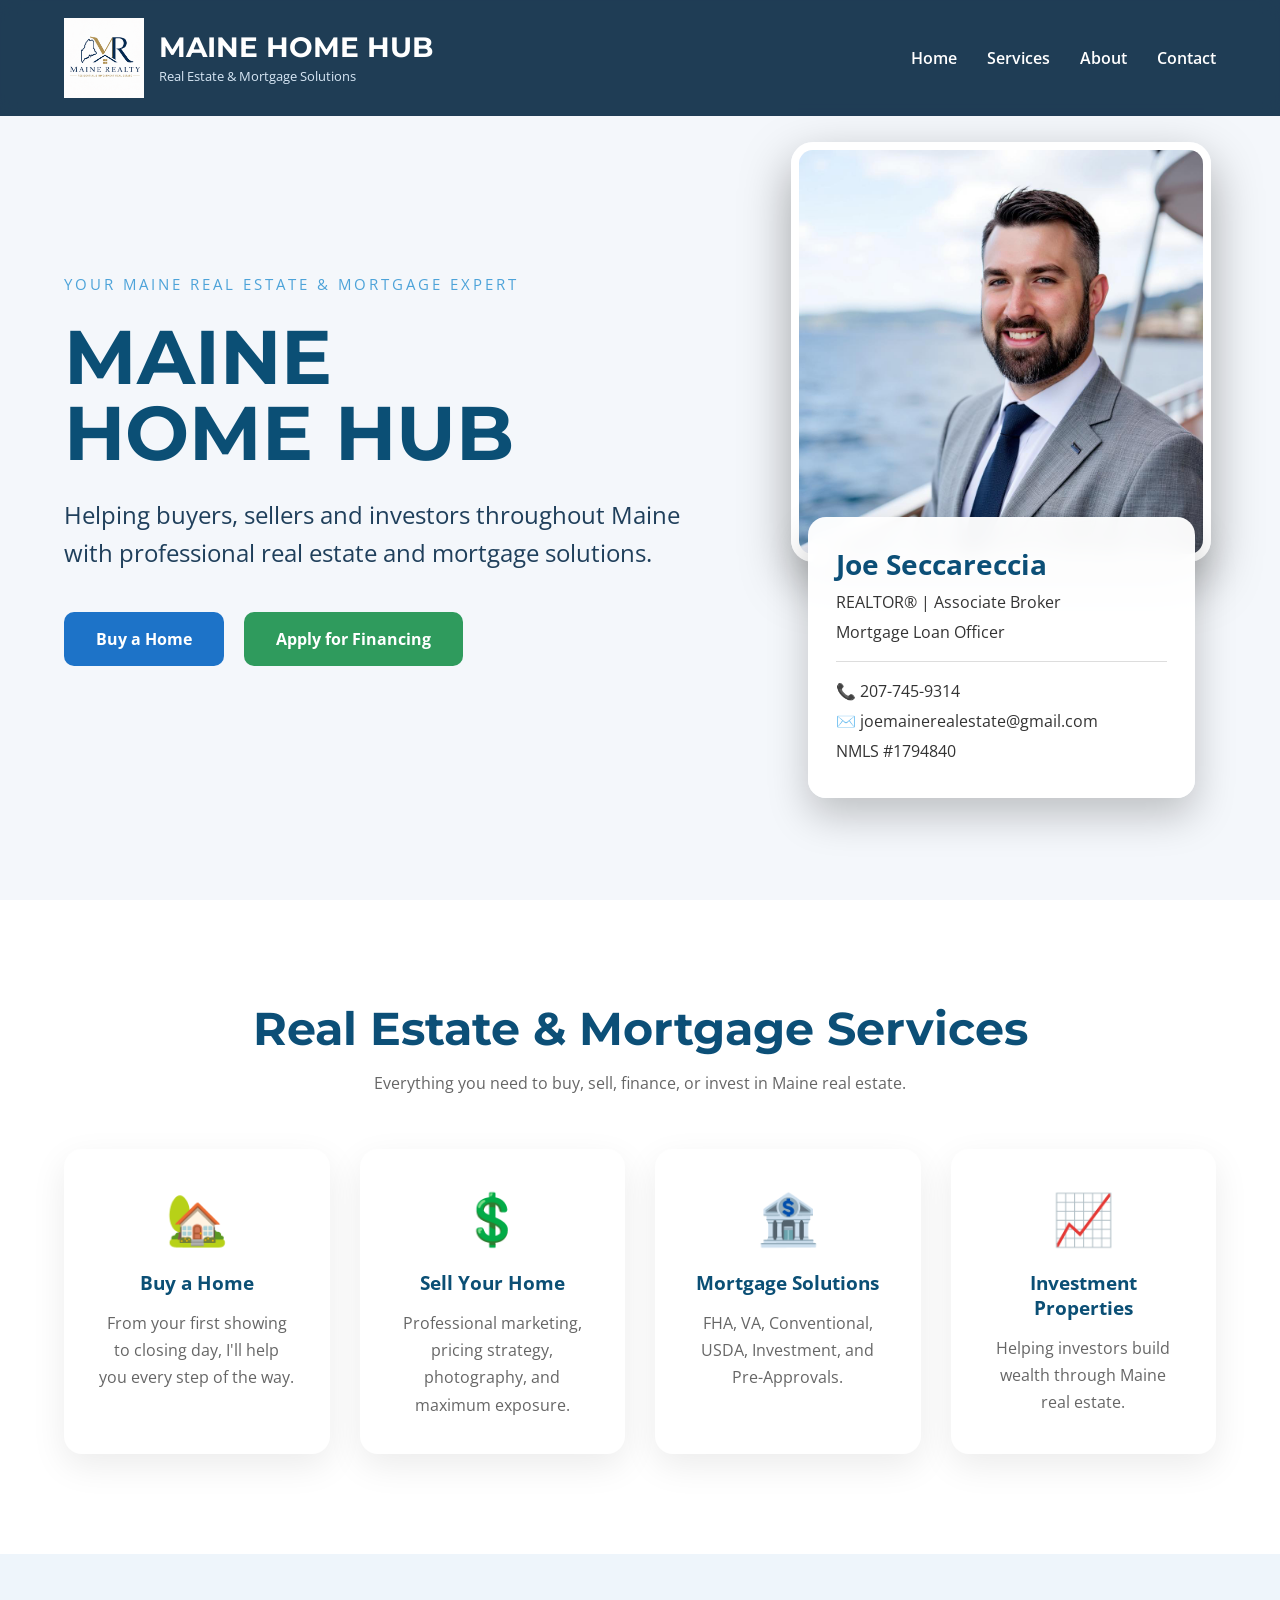
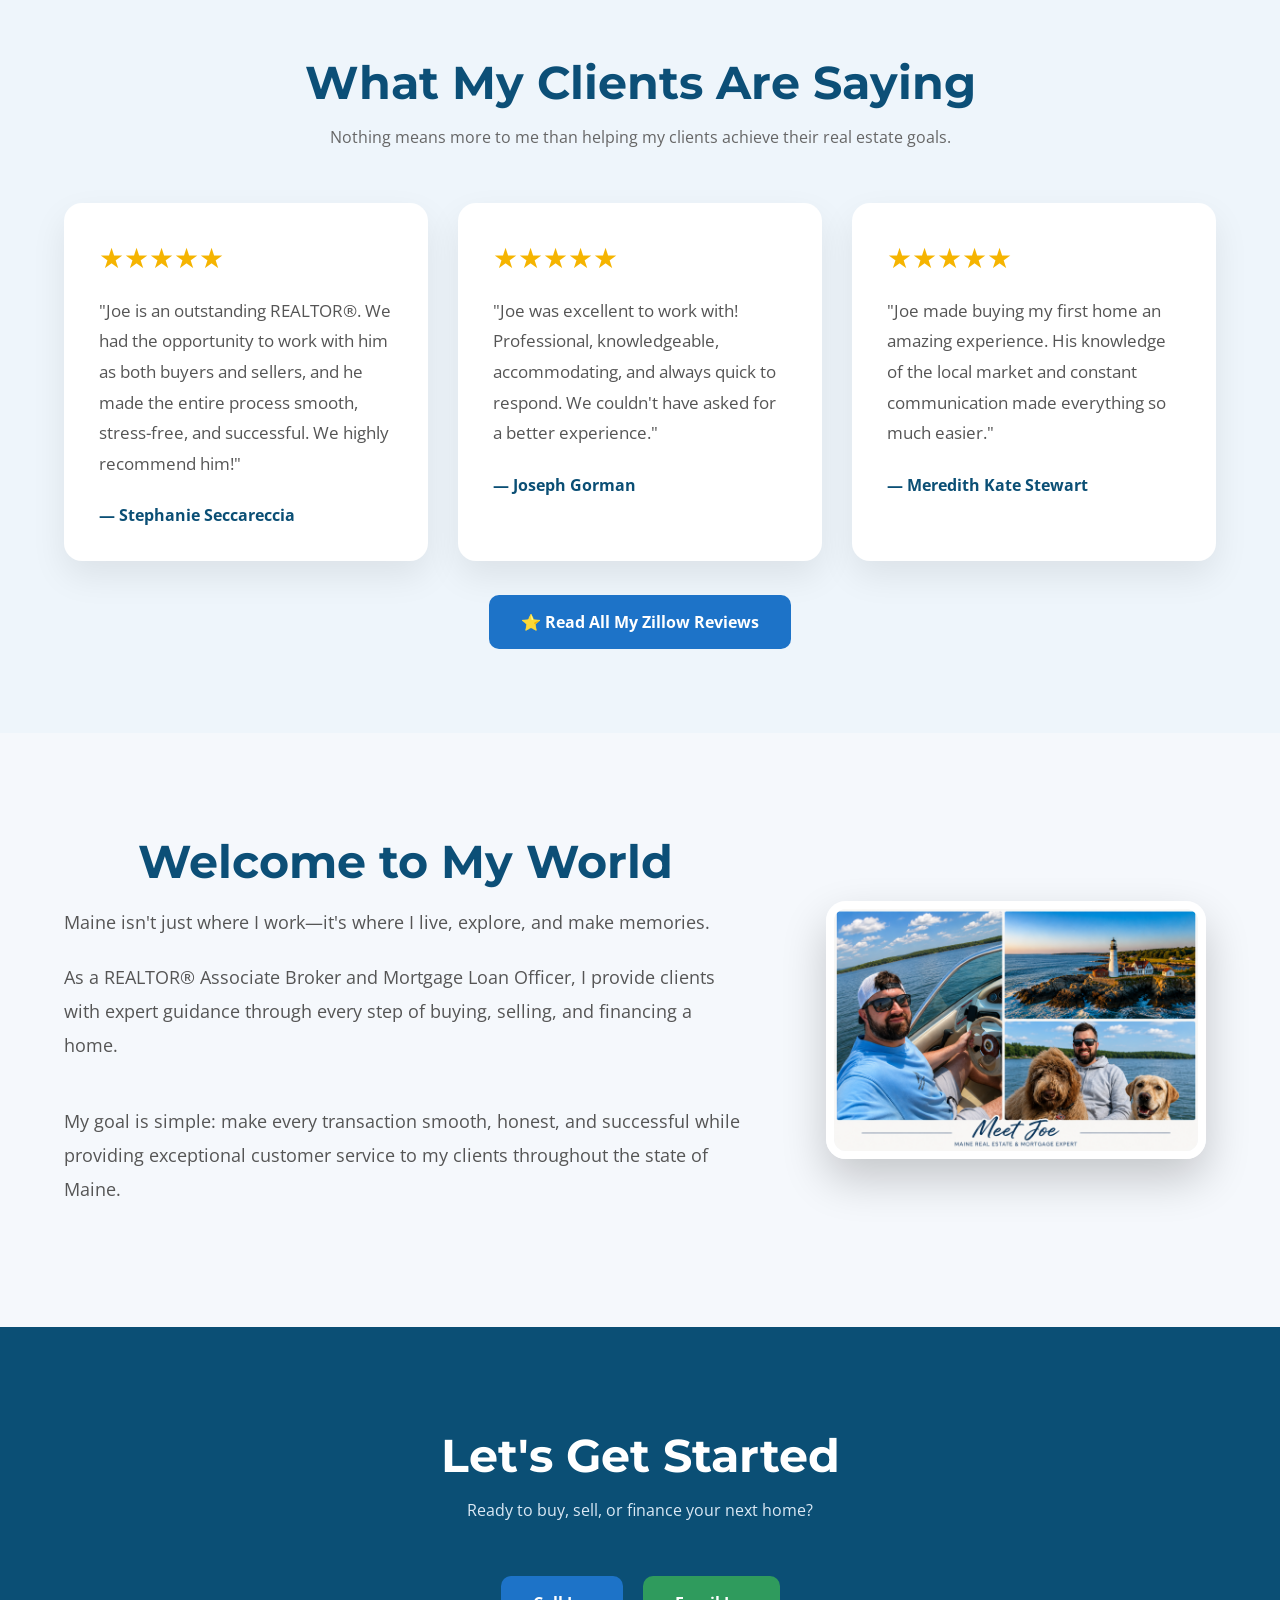
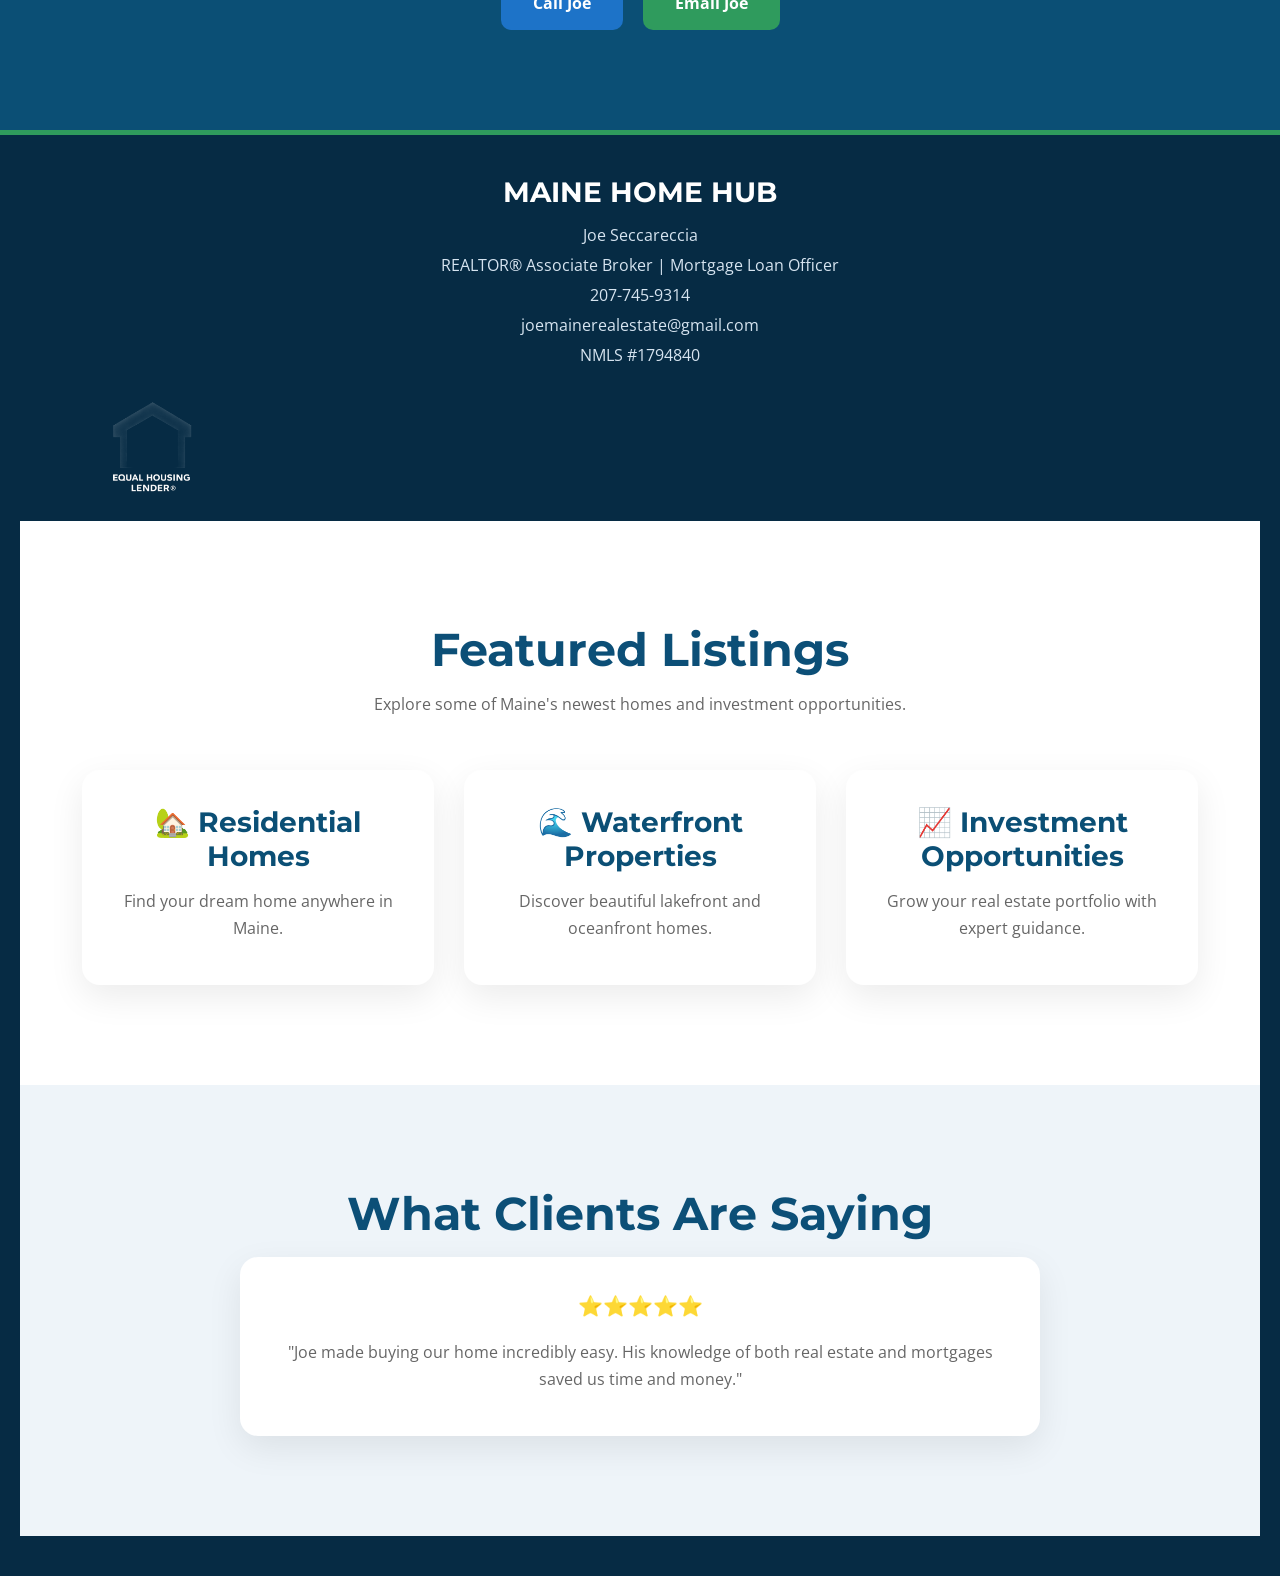
==== commit a5594460: "Change service to Buy a Home" ====
--- a/index.html
+++ b/index.html
@@ -145,7 +145,7 @@
 
             <div class="service-card">
                 <div class="icon">🏡</div>
-                <h3>Buy or Sell a Home</h3>
+                <h3>Buy a Home</h3>
                 <p>
                     From your first showing to closing day, I'll help you every step of the way.
                 </p>
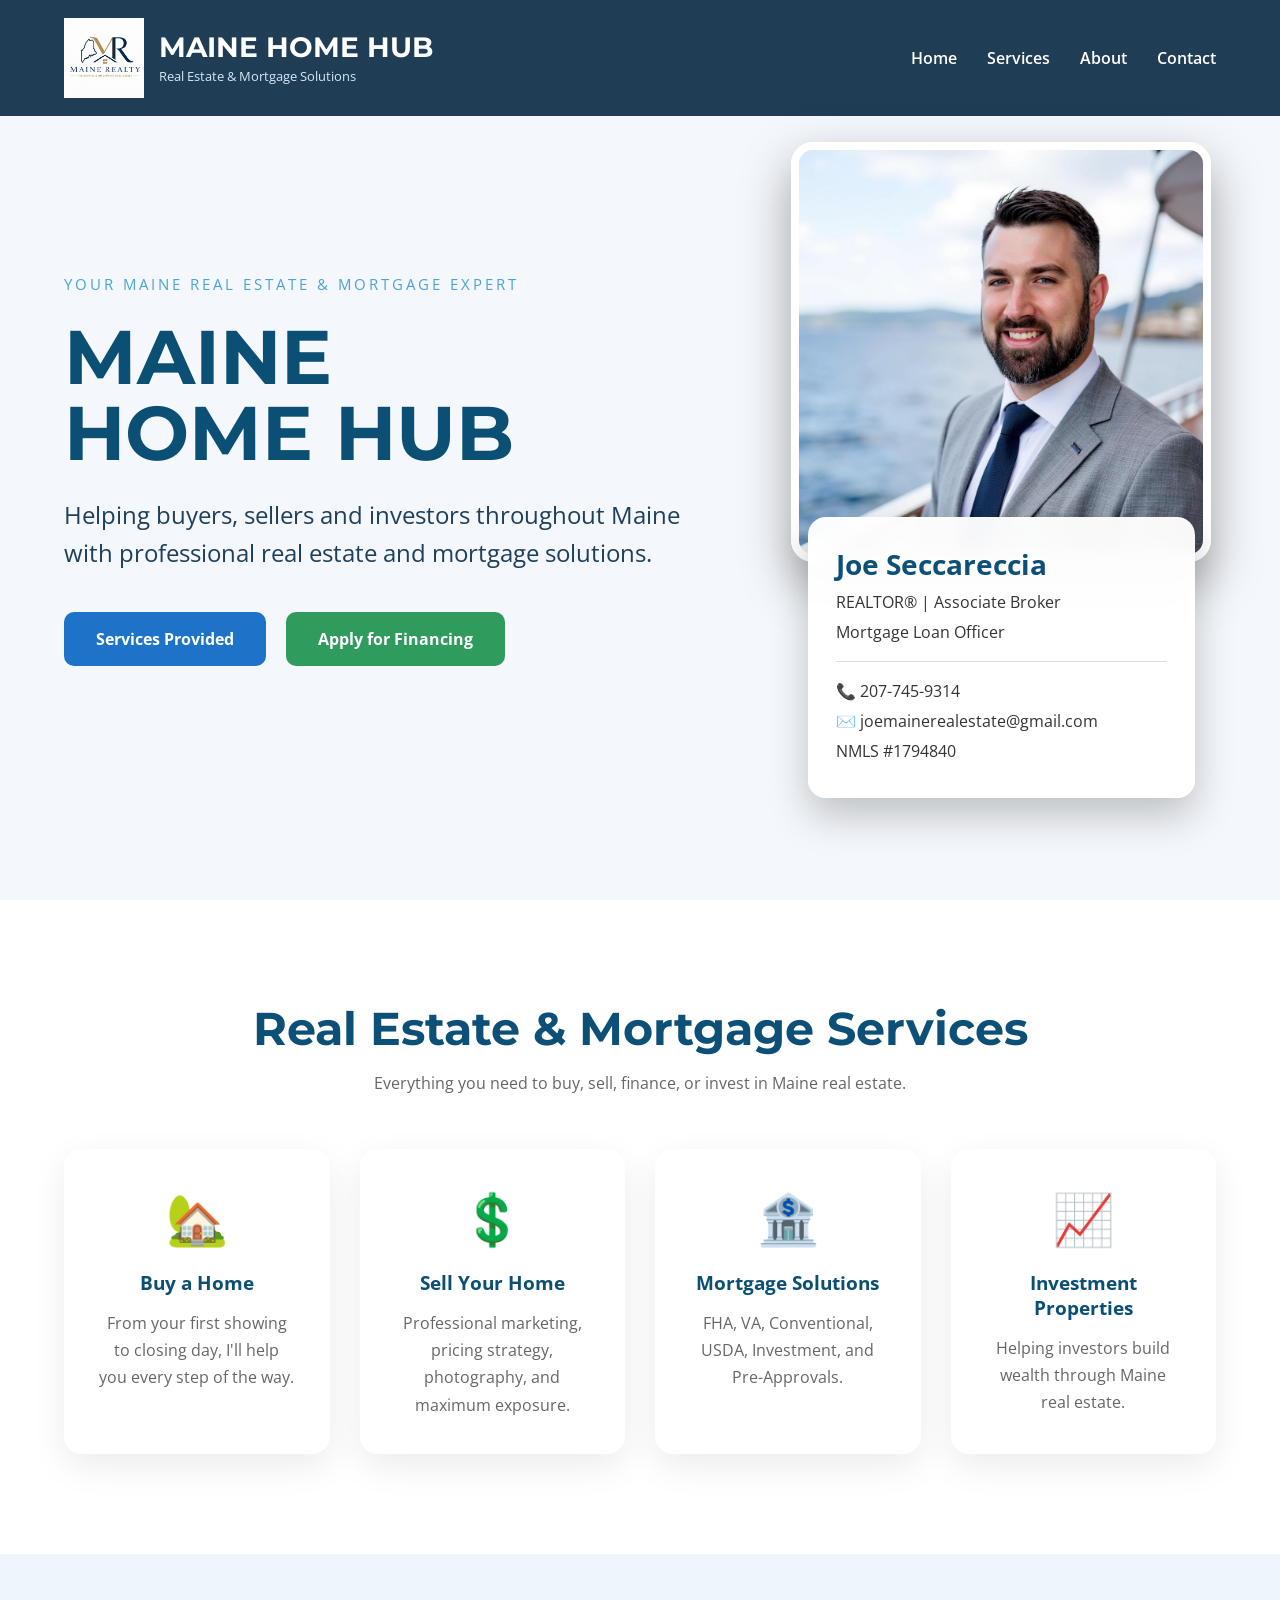
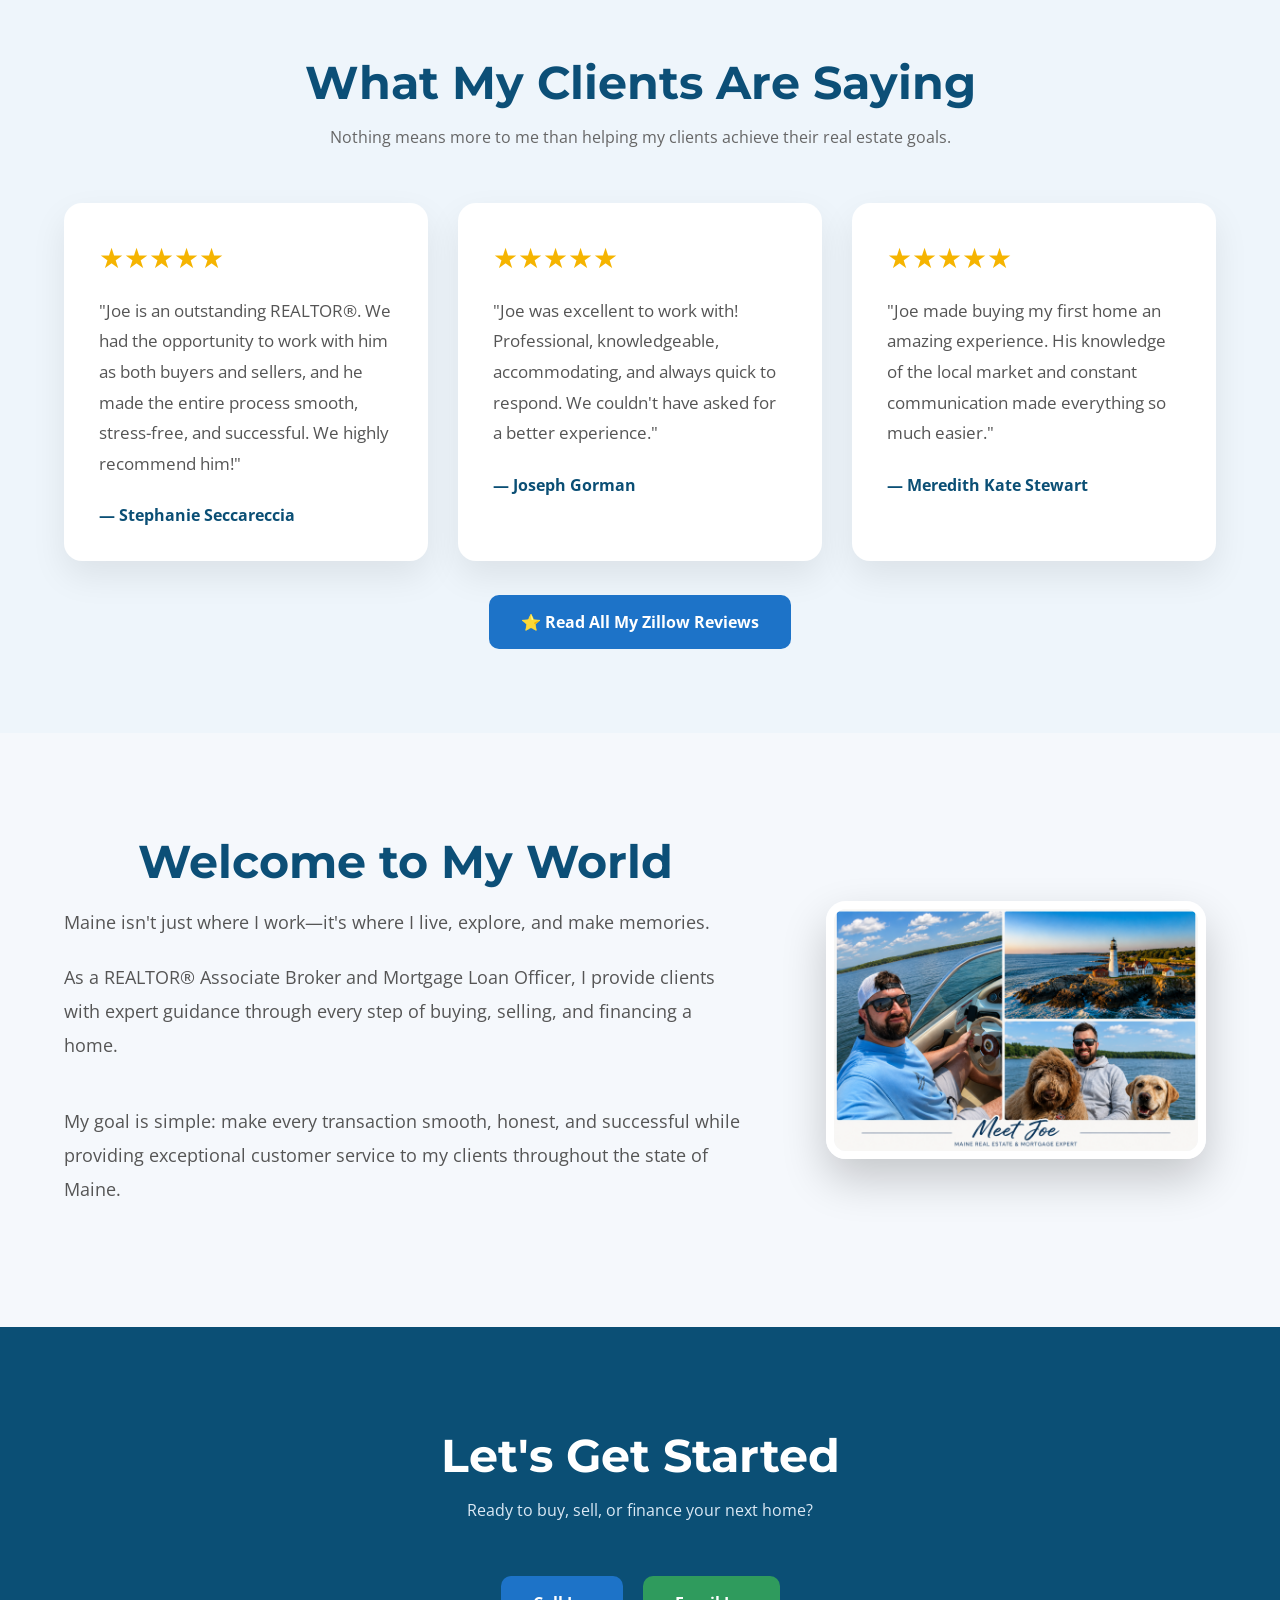
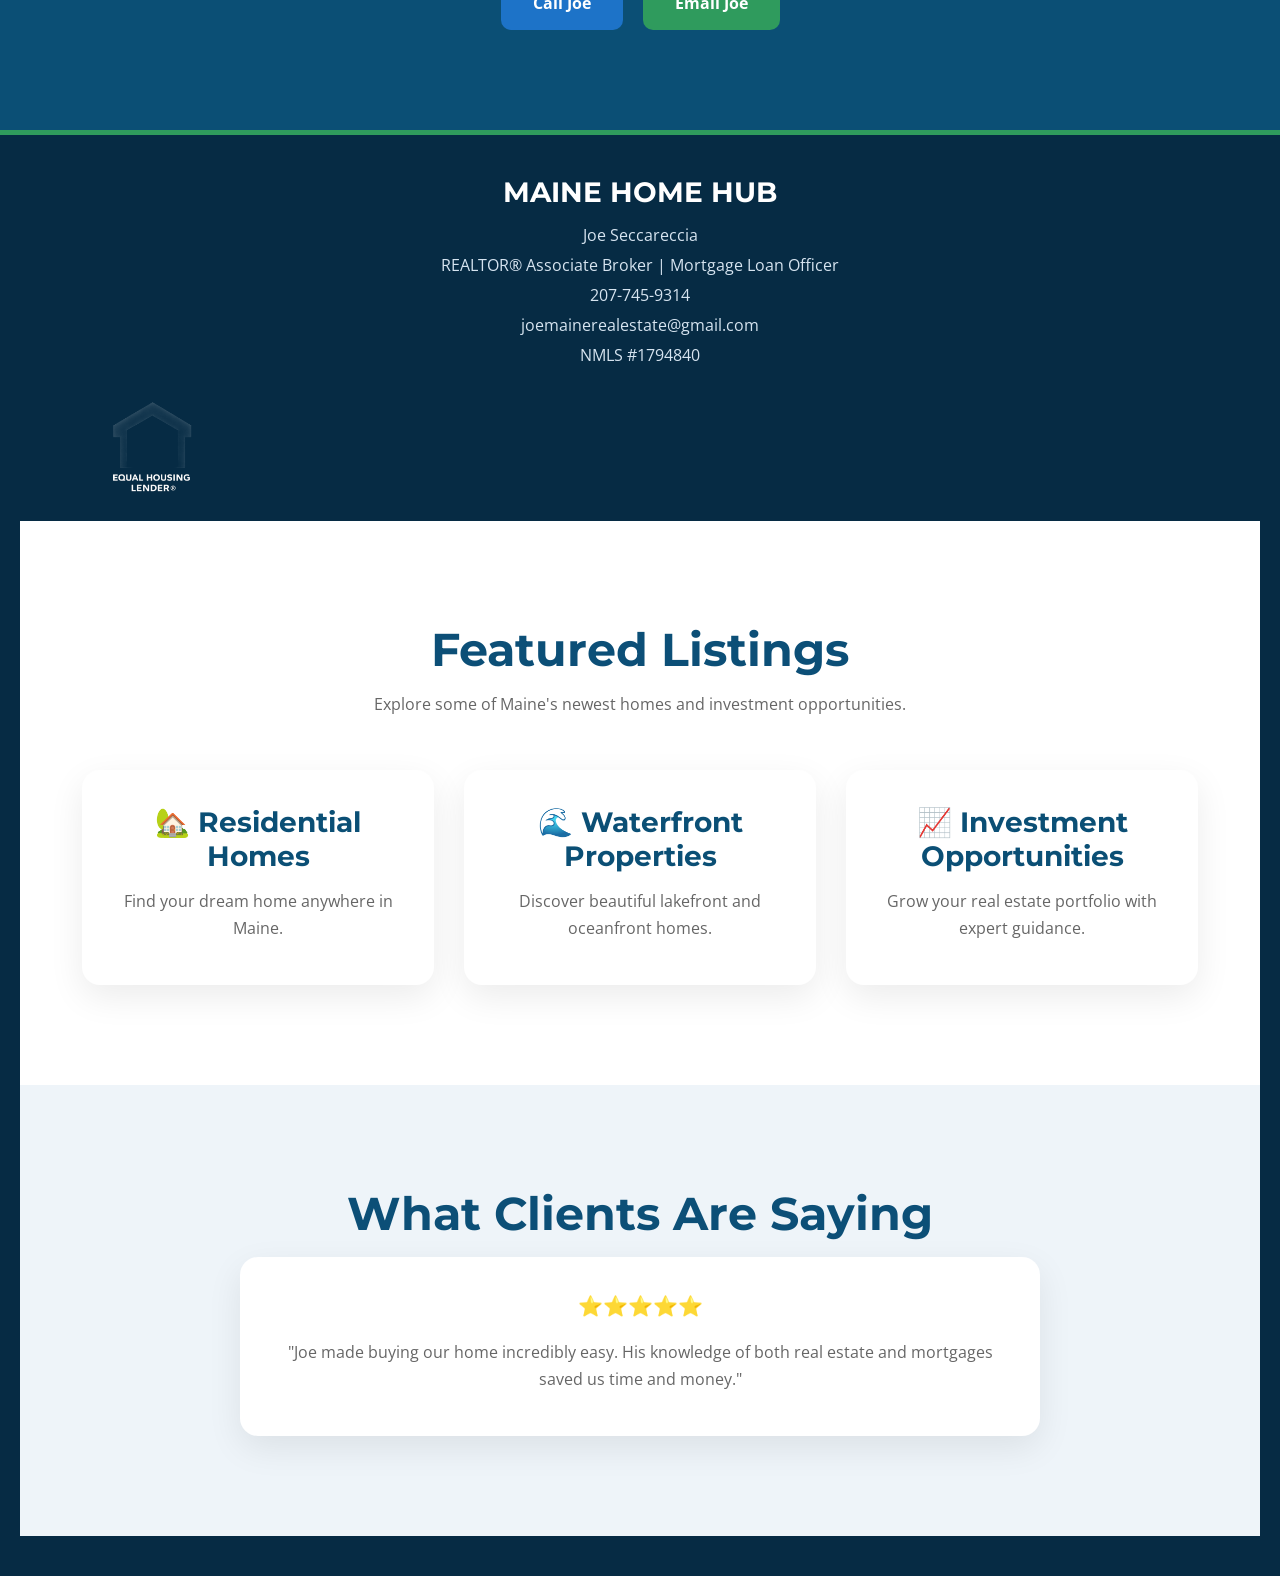
==== commit b6c5c5d2: "Update hero button to Services Provided" ====
--- a/index.html
+++ b/index.html
@@ -87,7 +87,7 @@
             <div class="hero-buttons">
 
                 <a href="#services" class="btn blue">
-                    Buy a Home
+                    Services Provided
                 </a>
 
                 
